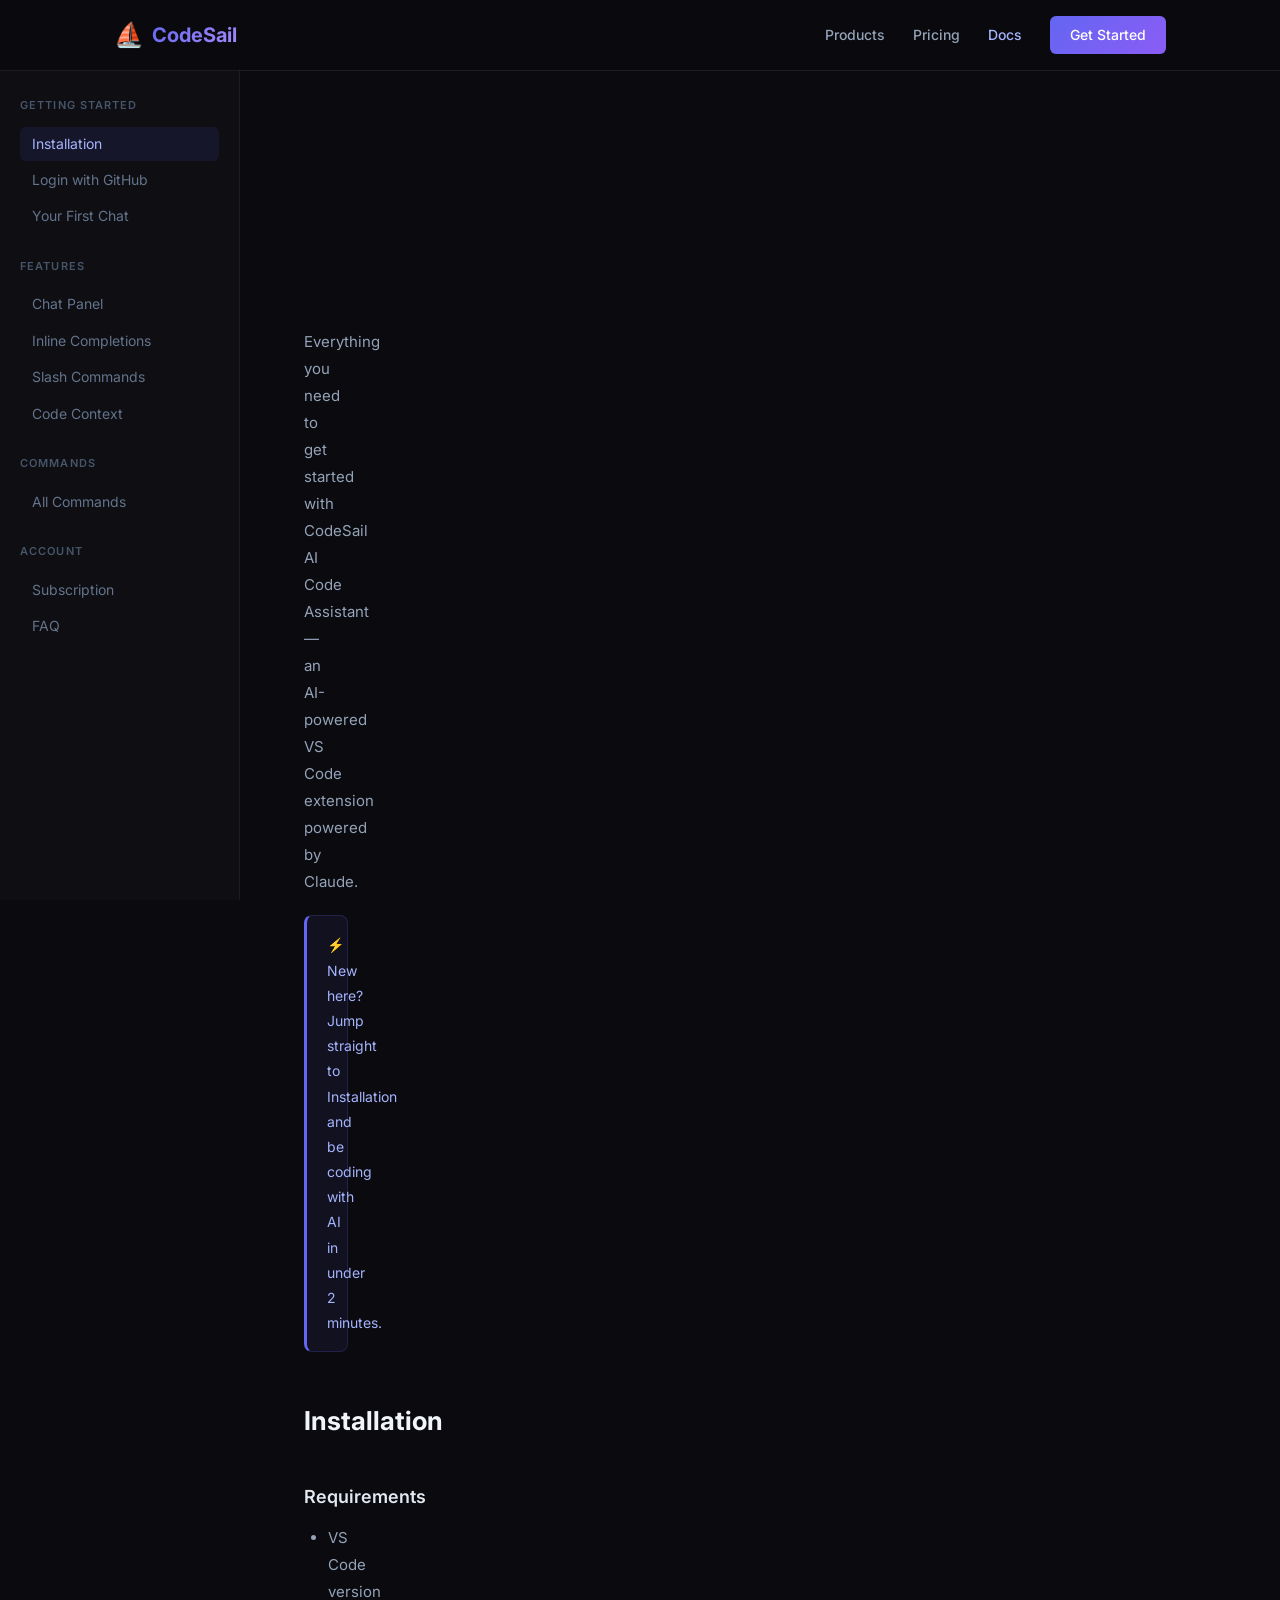
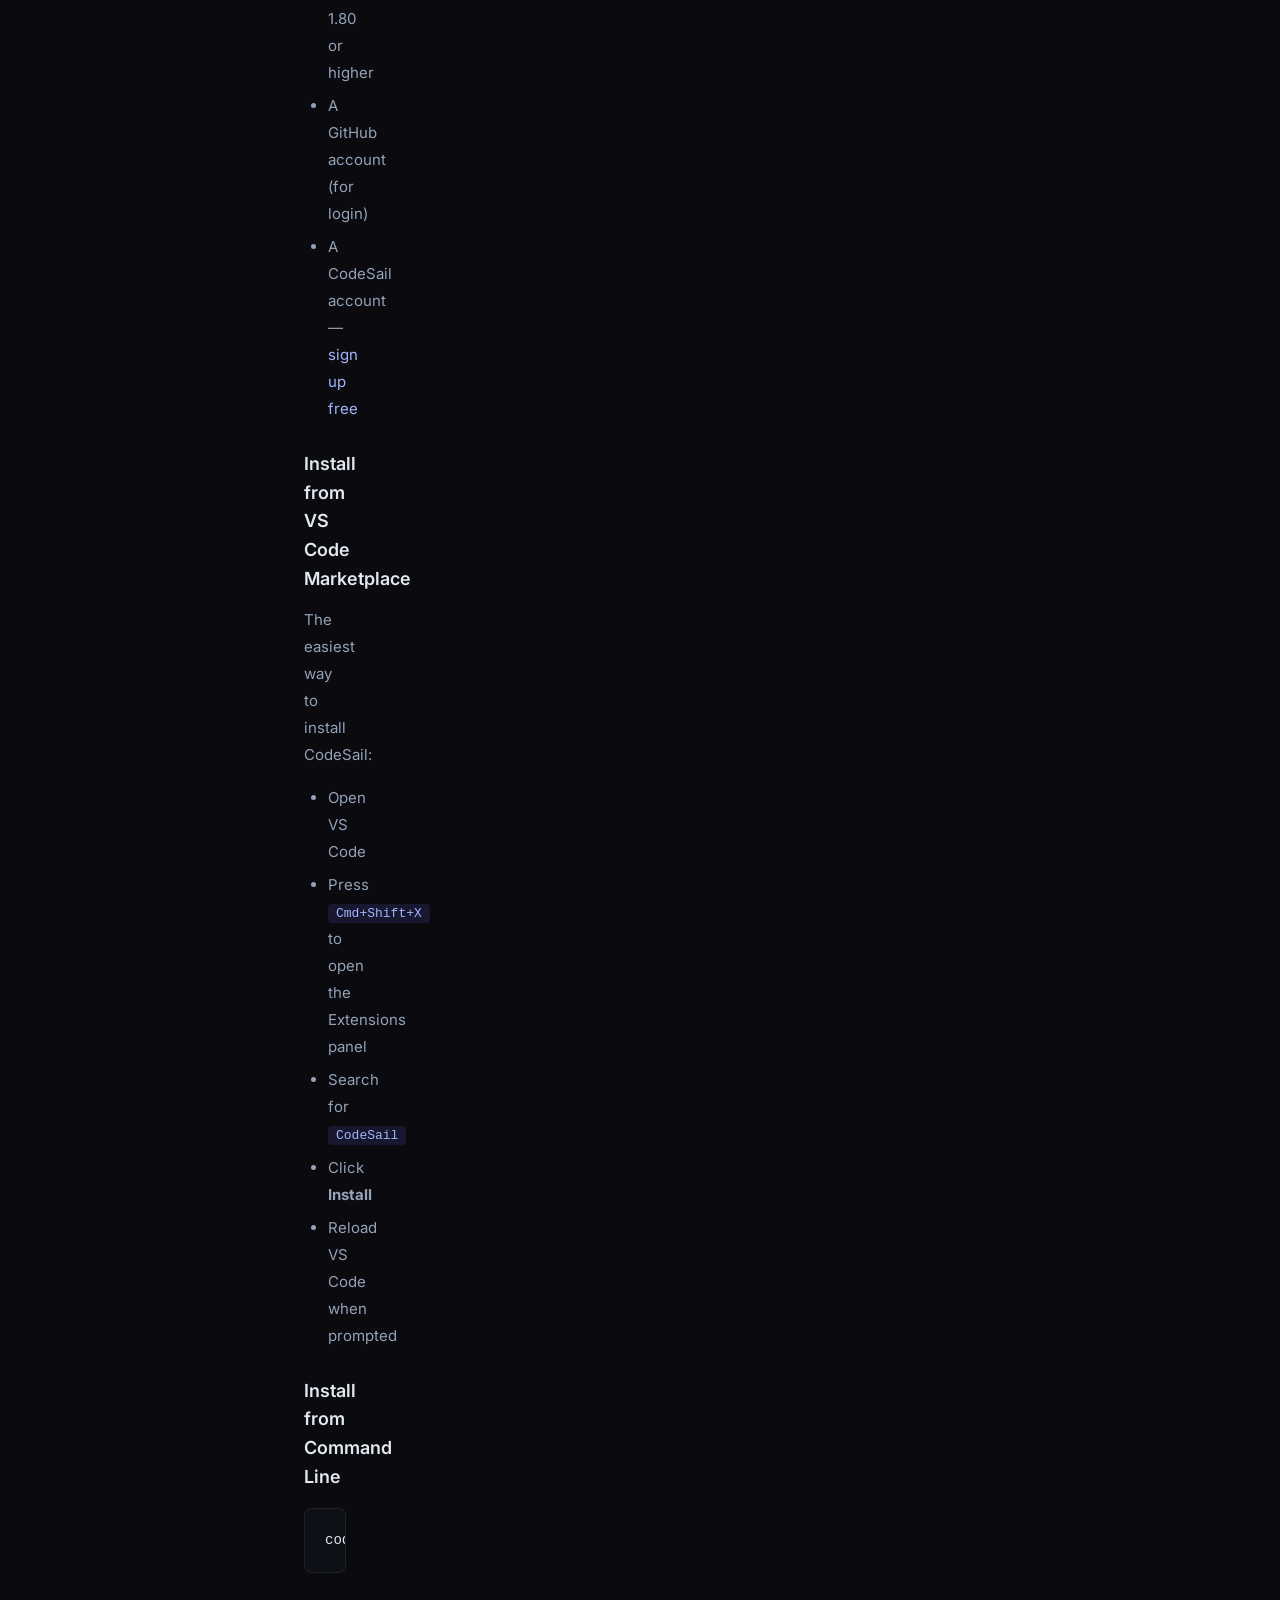
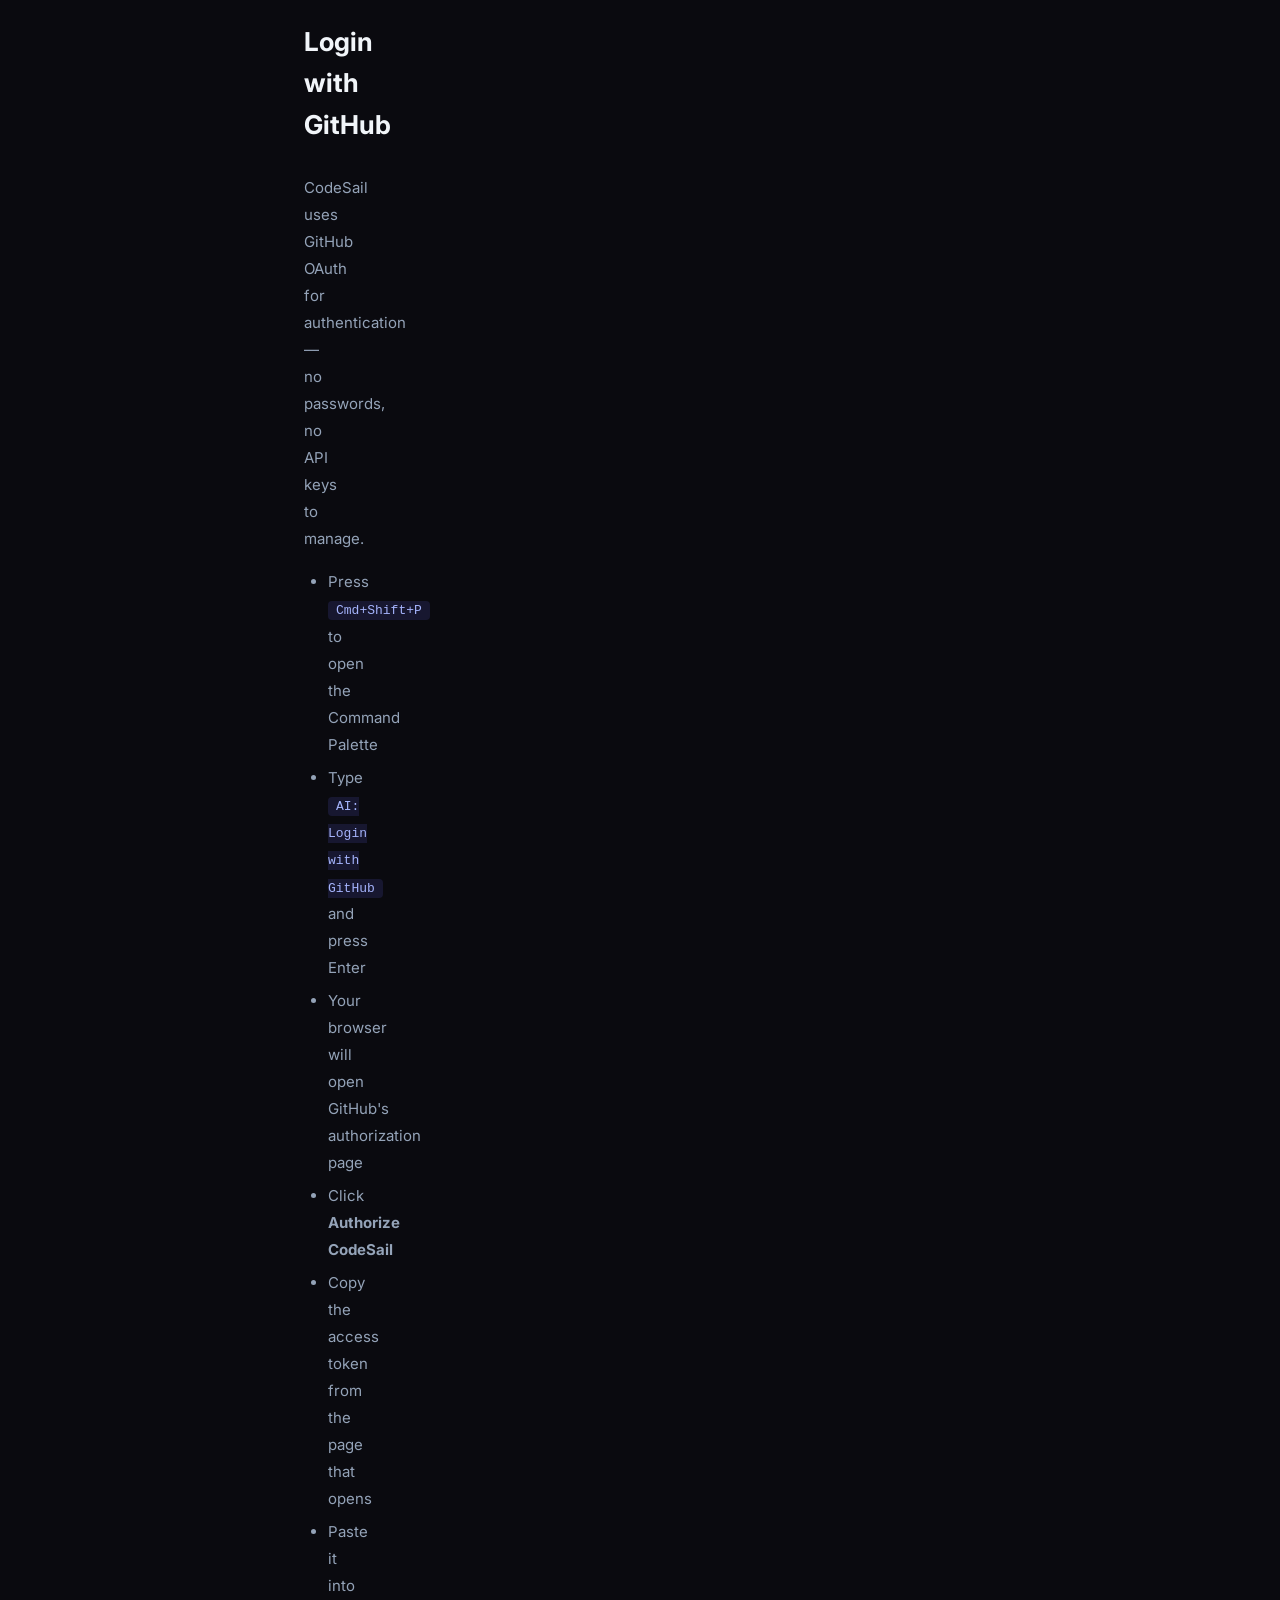
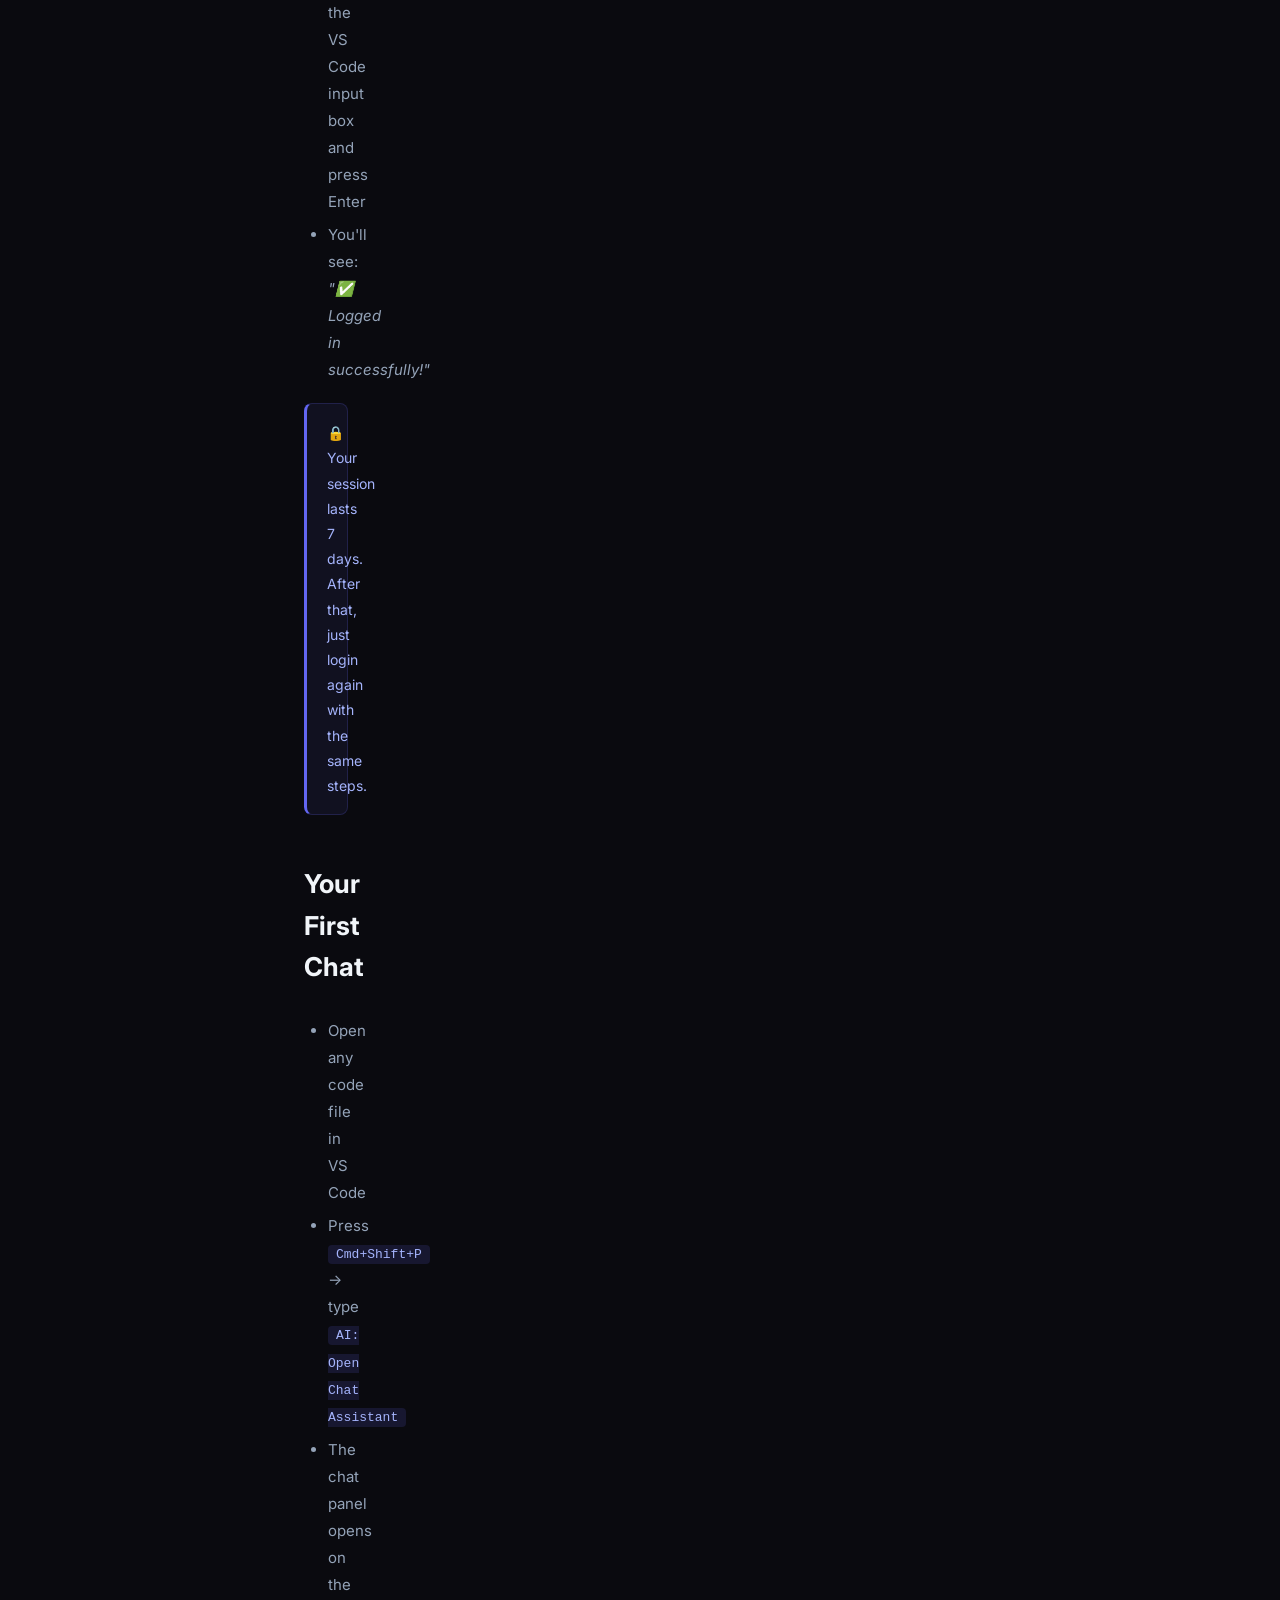
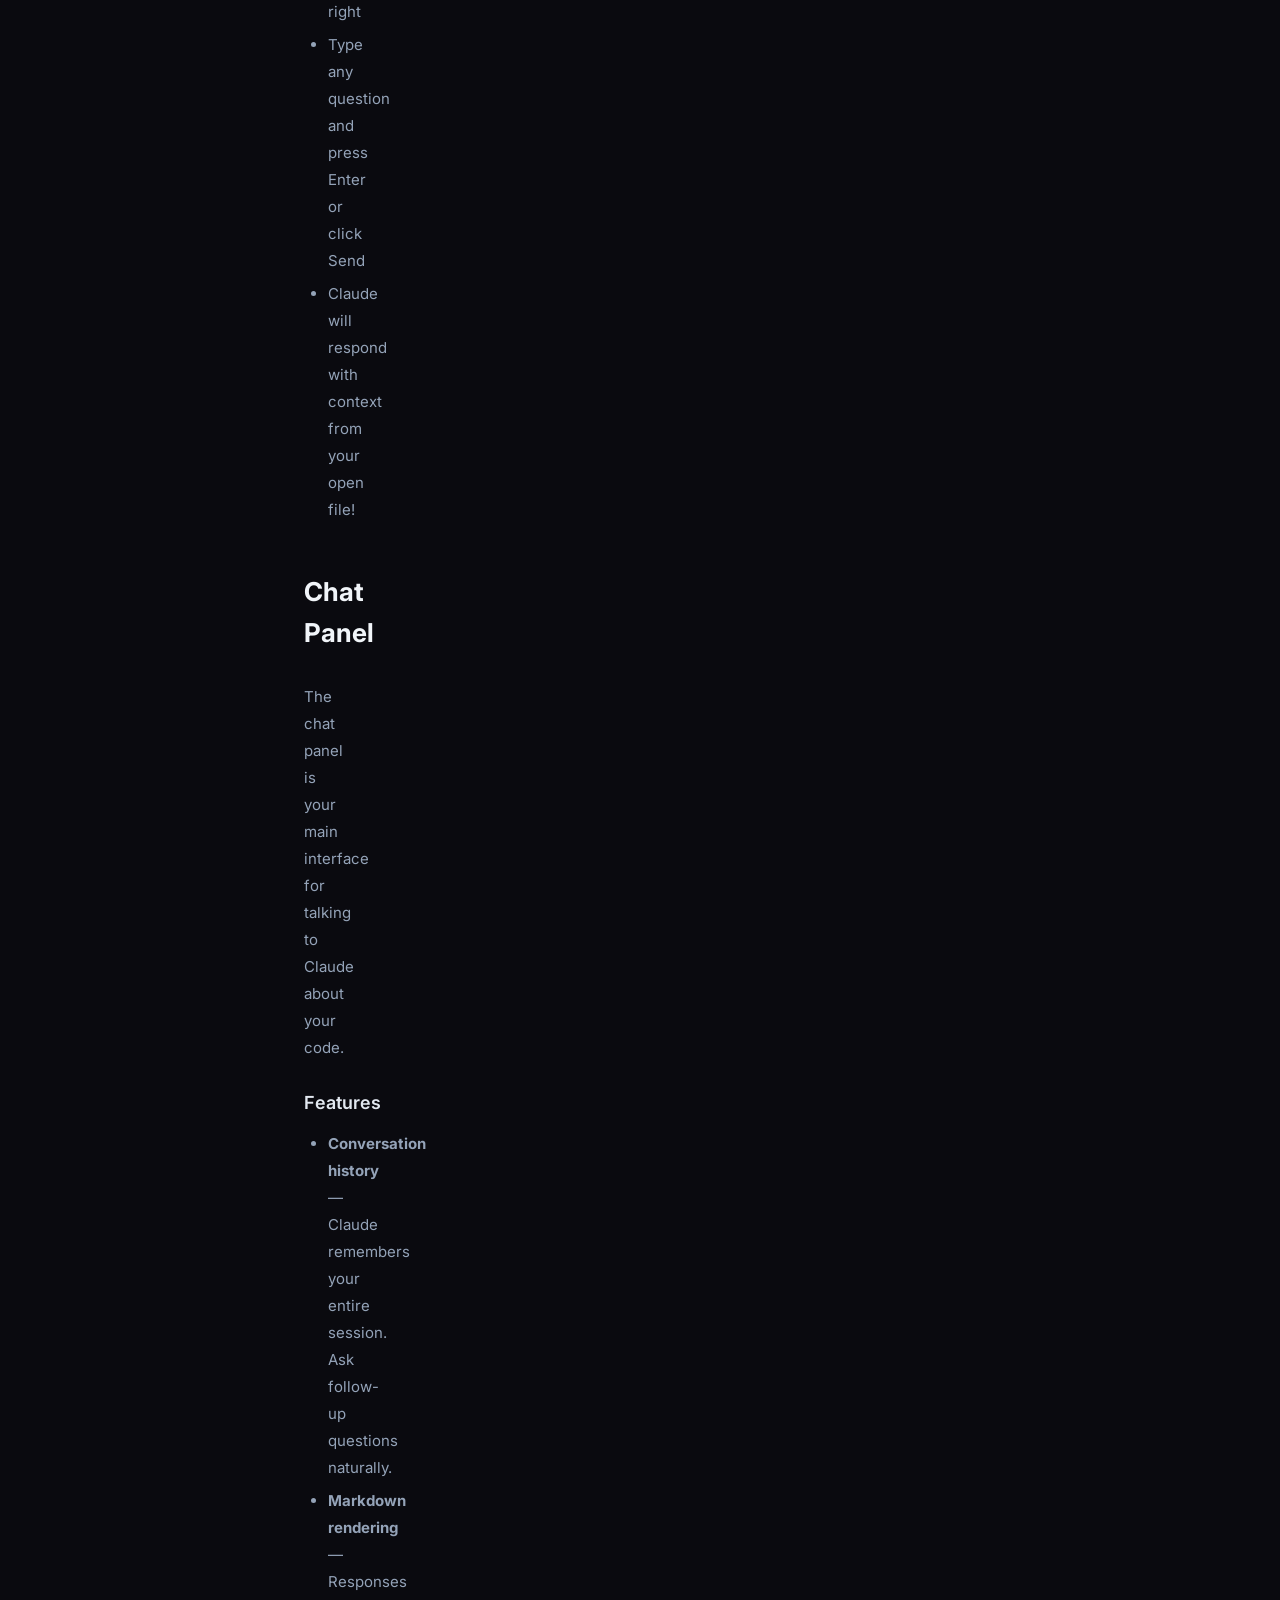
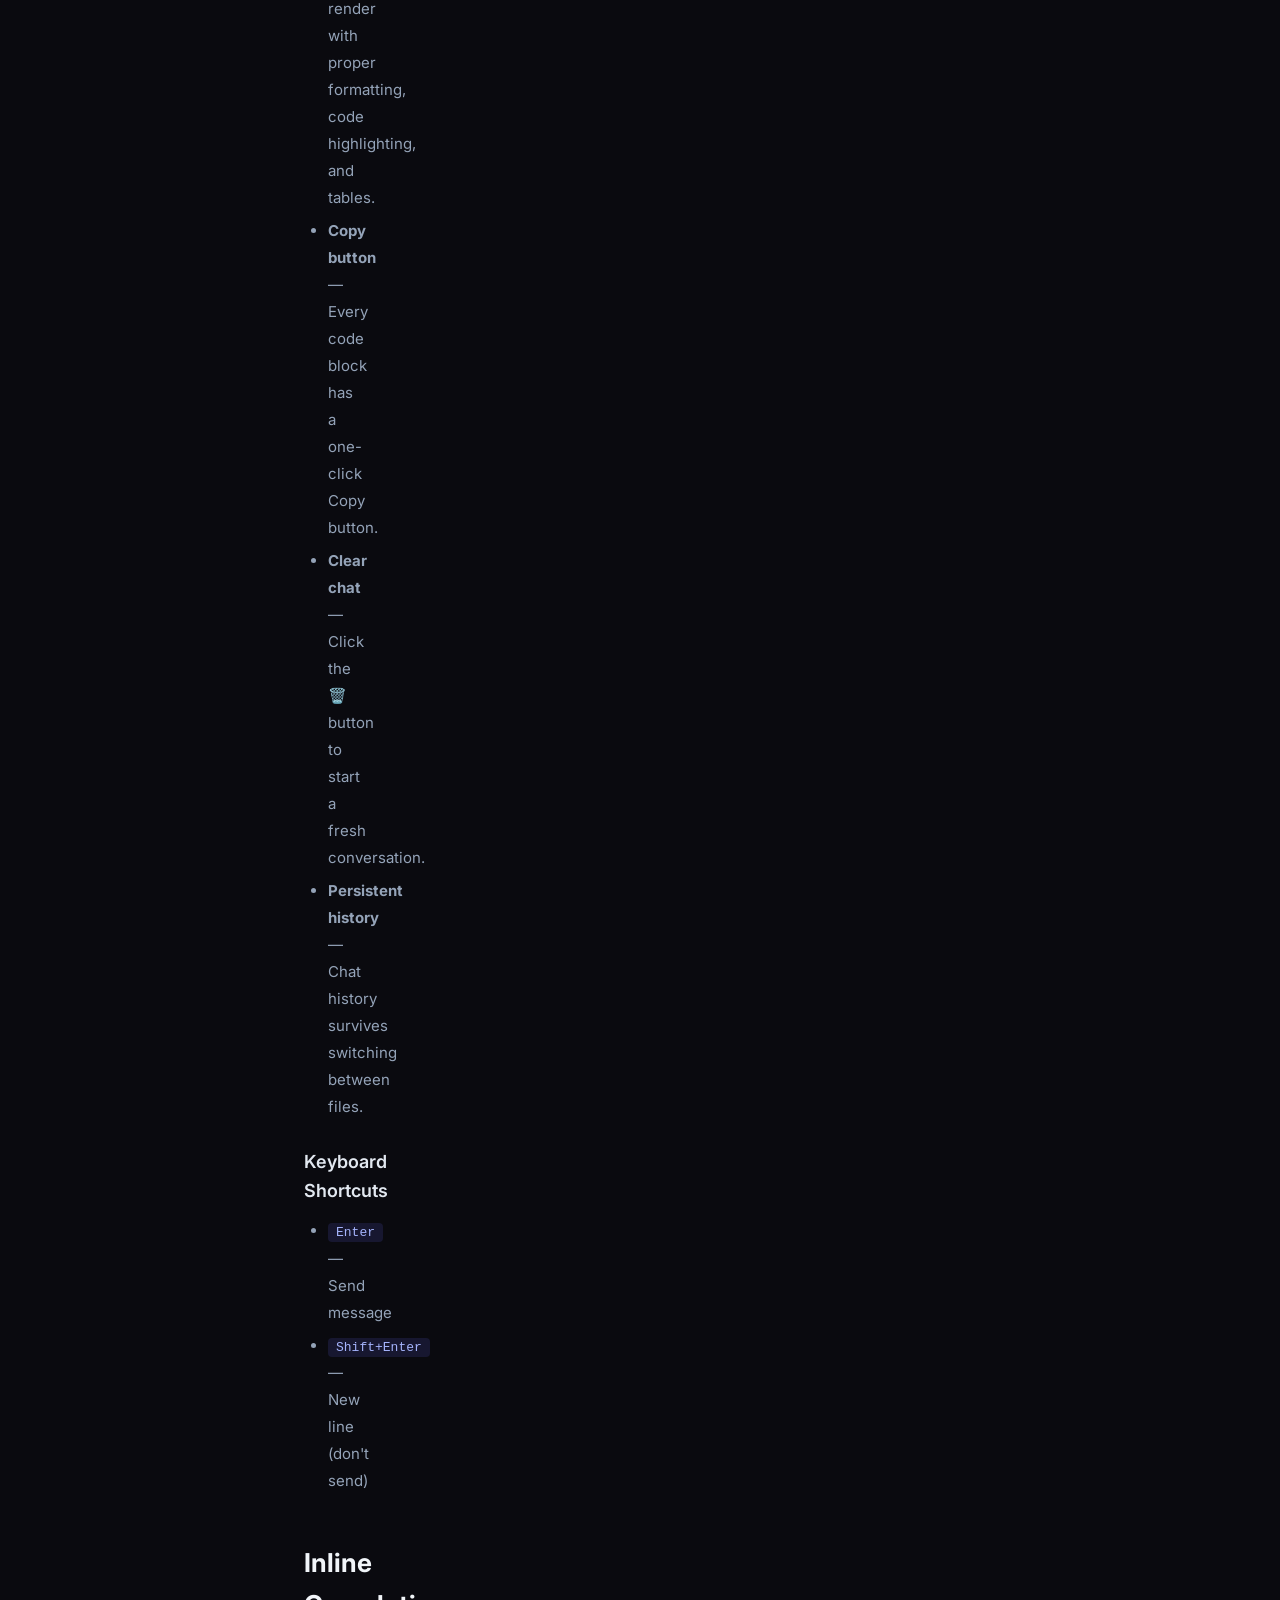
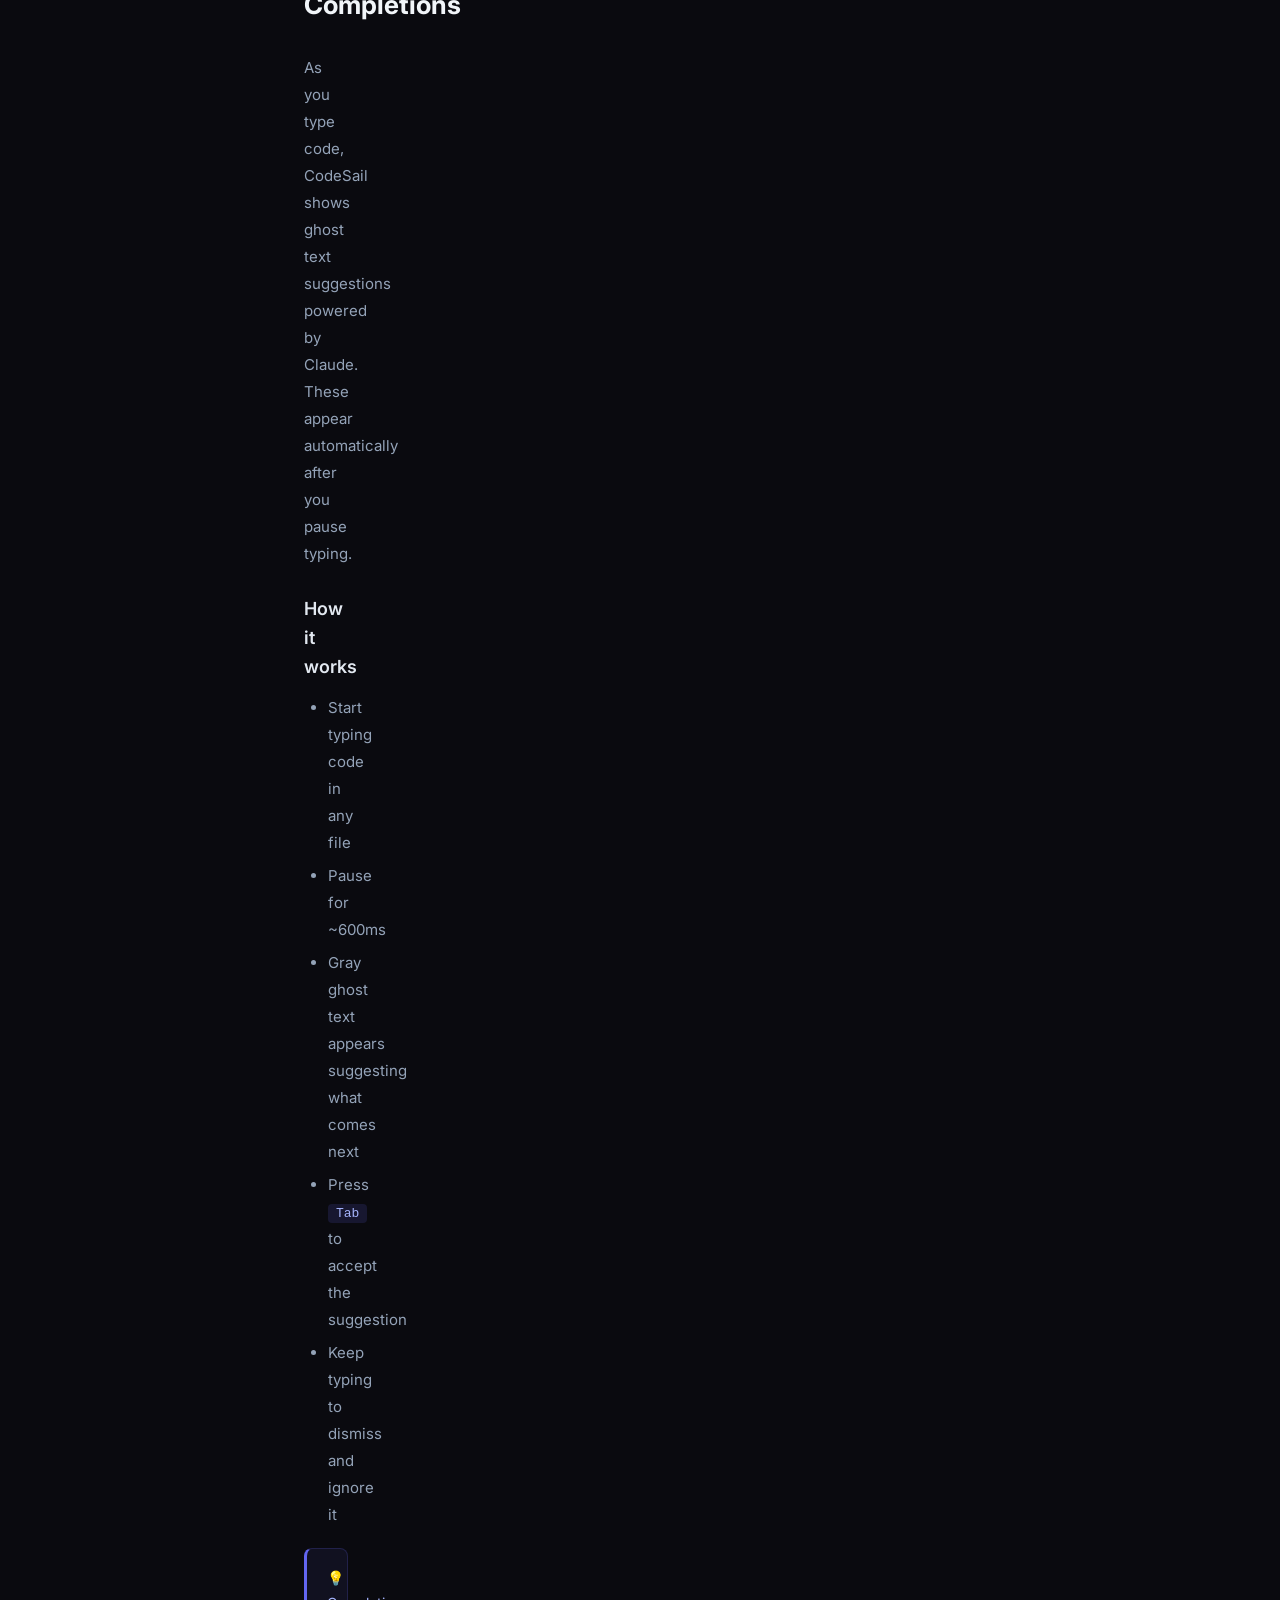
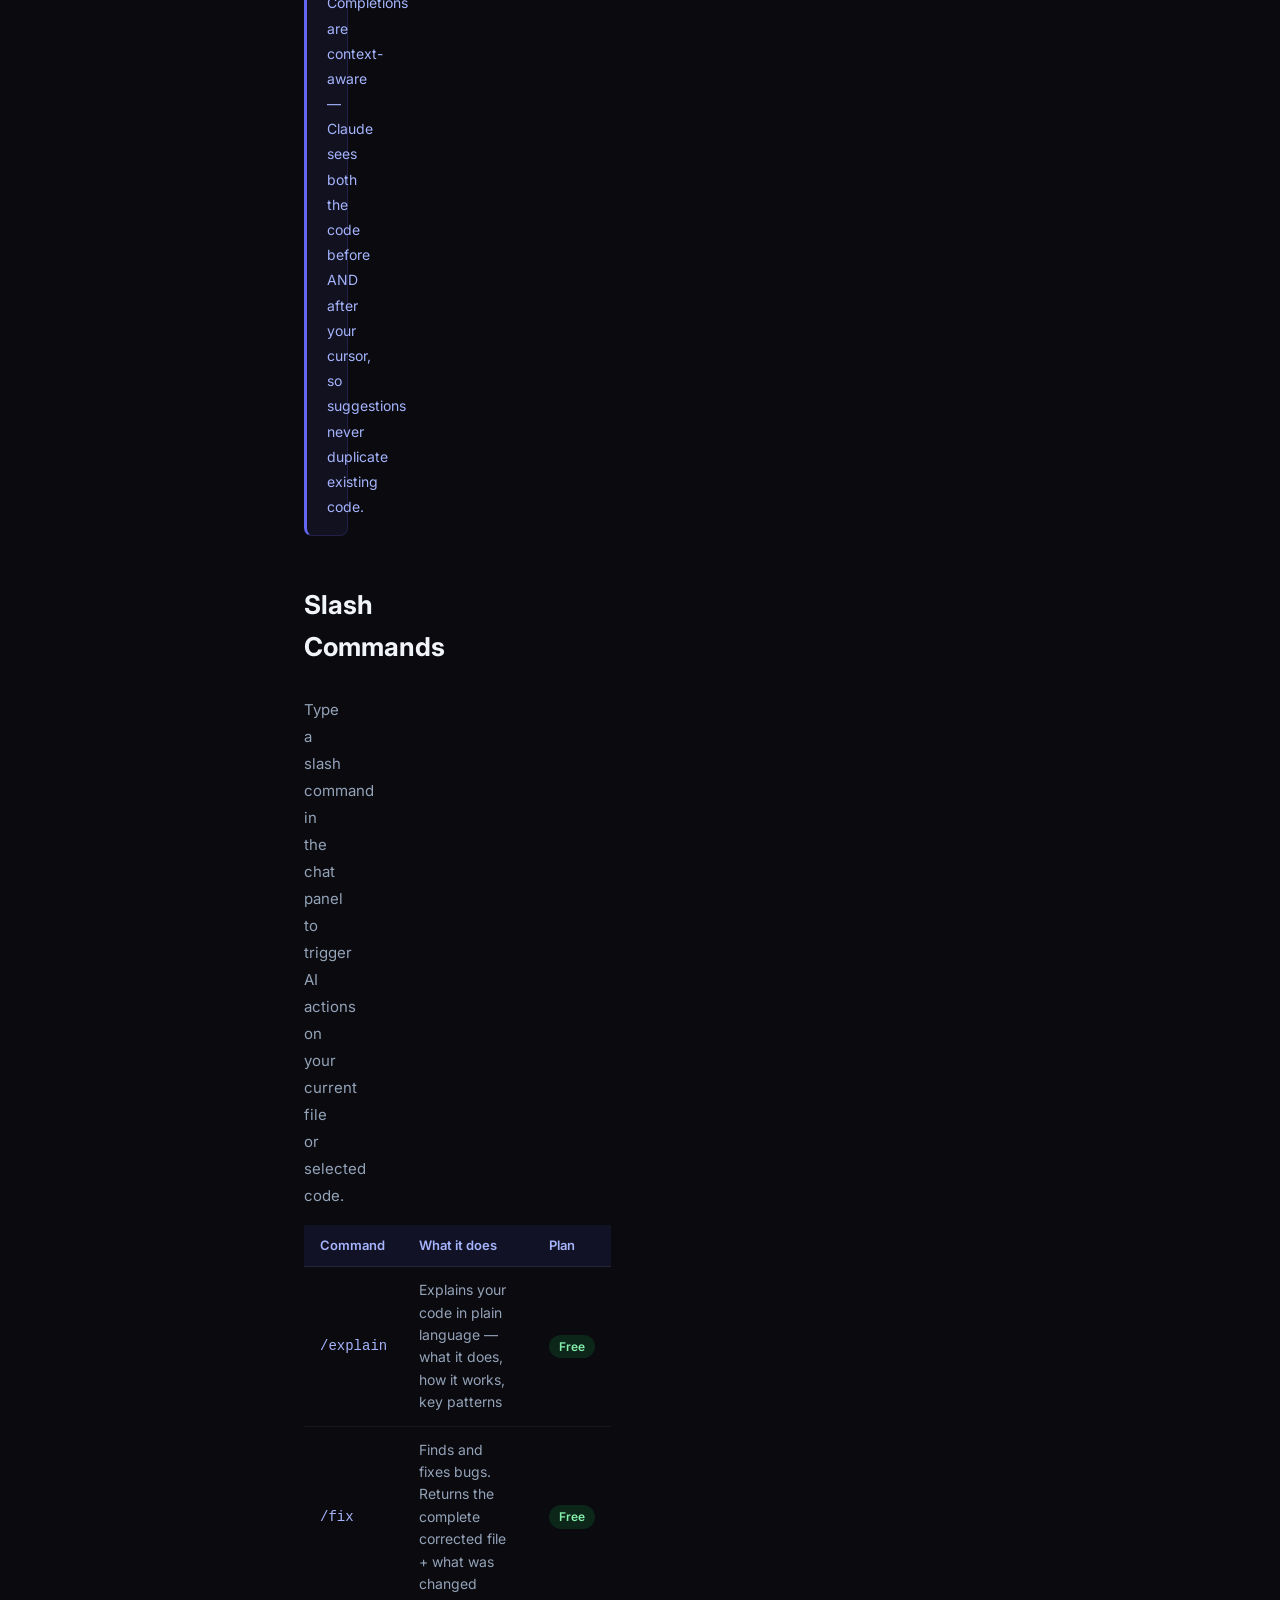
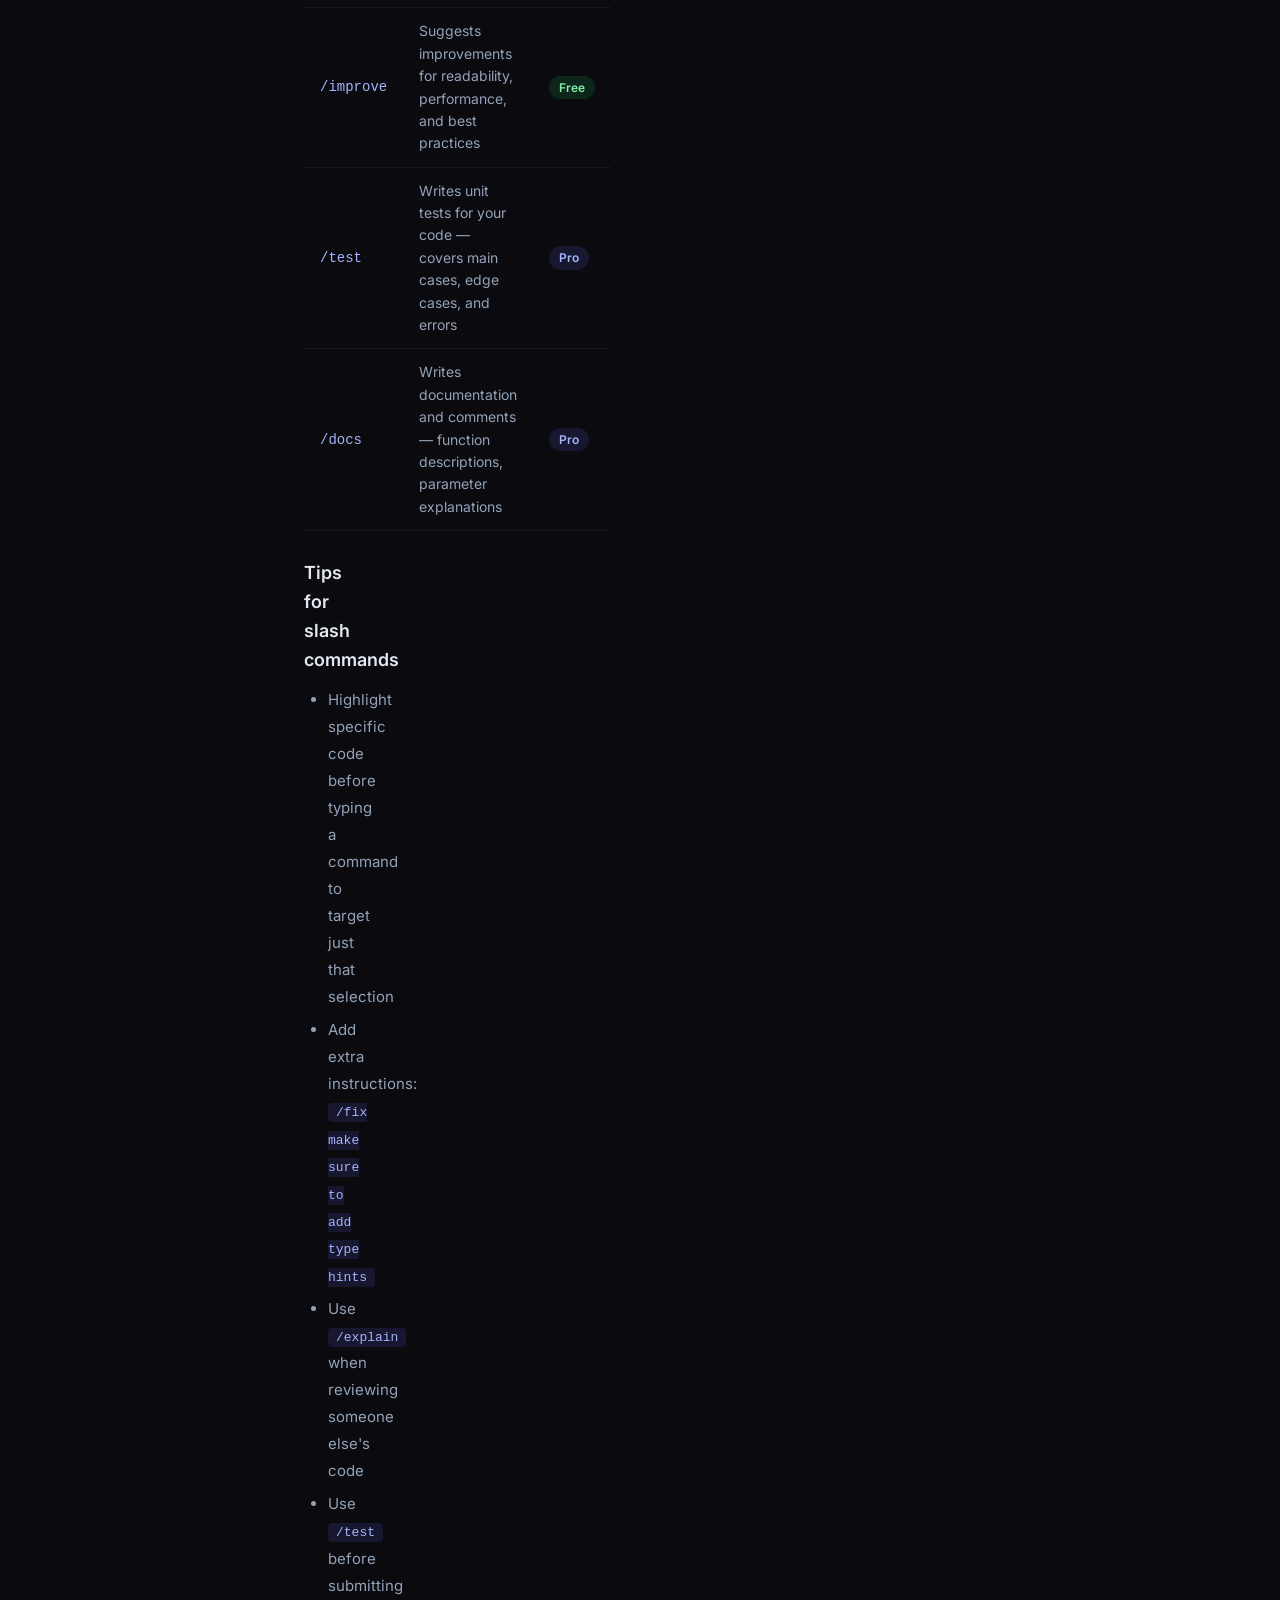
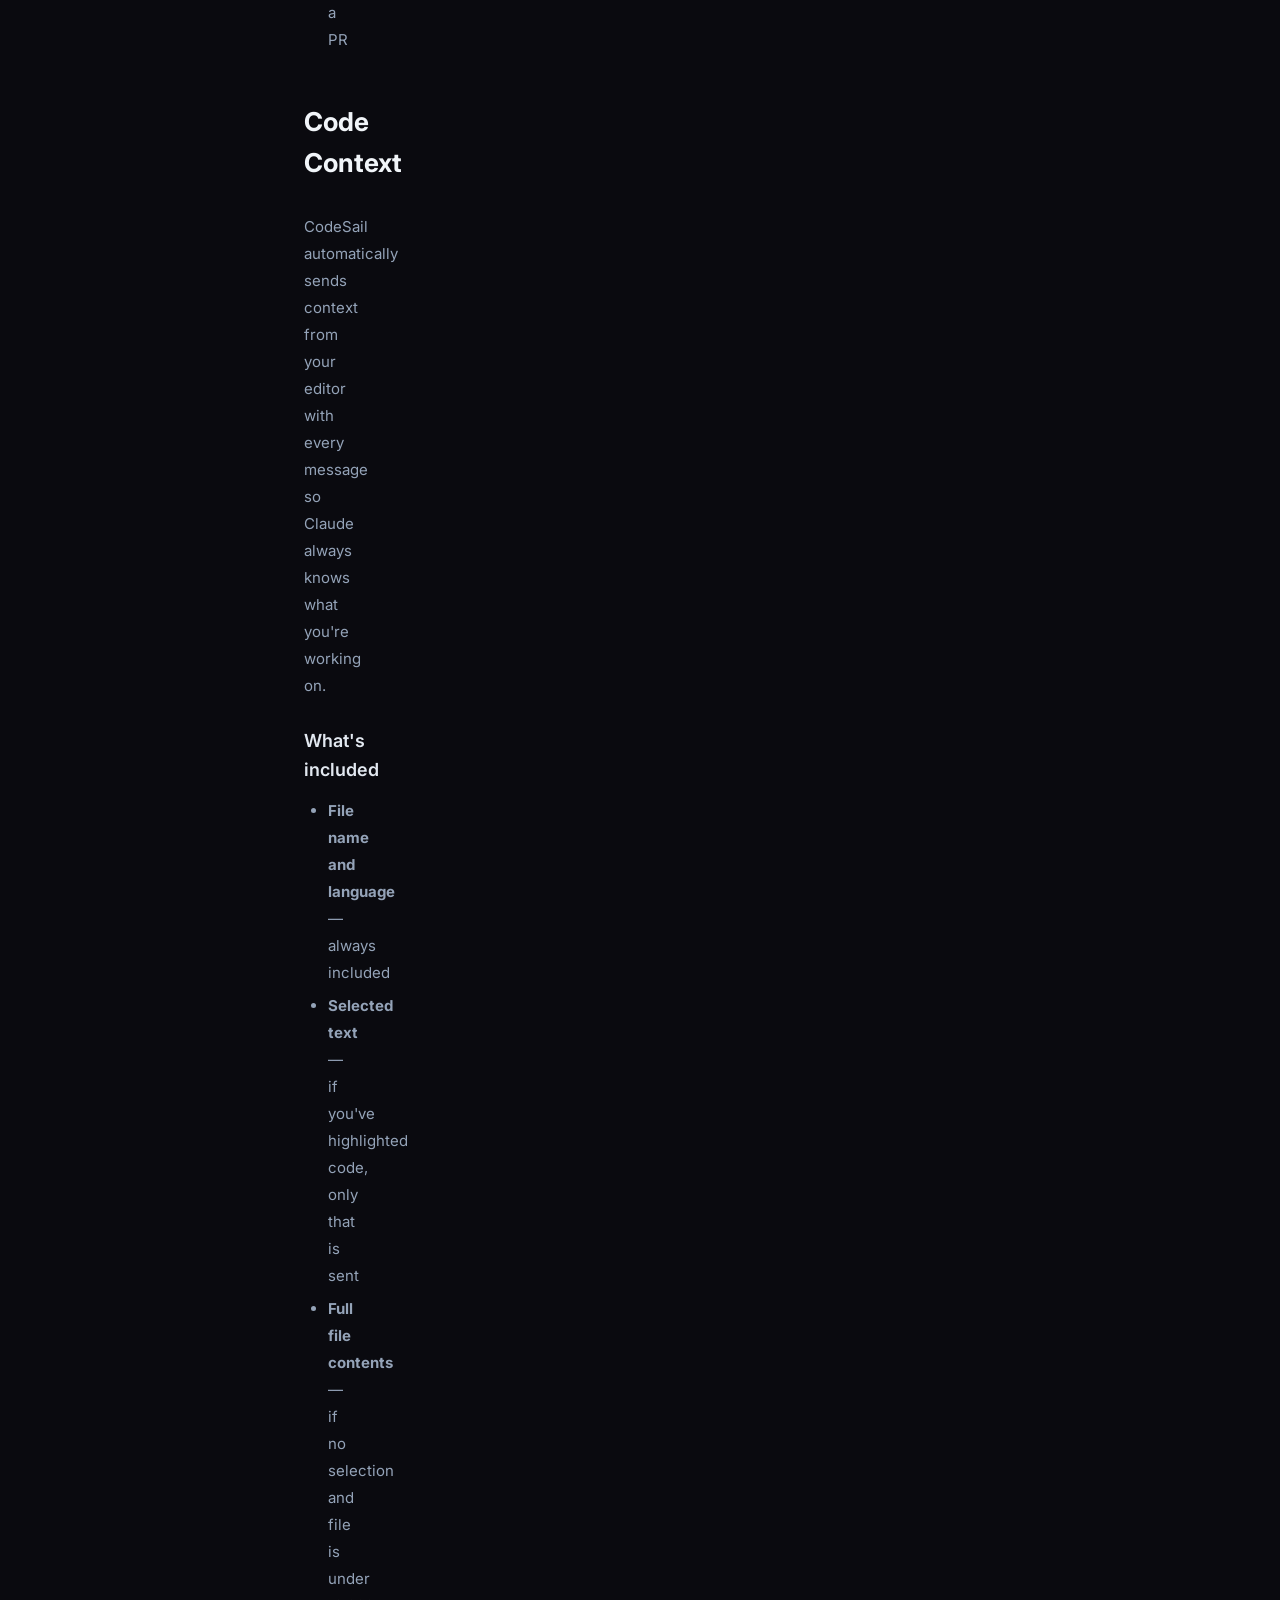
==== docs.html @ 5474a38d "Initial website: home, pricing, success, docs pages" ====
<!DOCTYPE html>
<html lang="en">
<head>
    <meta charset="UTF-8">
    <meta name="viewport" content="width=device-width, initial-scale=1.0">
    <title>Documentation — CodeSail</title>
    <link rel="stylesheet" href="styles.css">
    <link href="https://fonts.googleapis.com/css2?family=Inter:wght@400;500;600;700;800&display=swap" rel="stylesheet">
    <style>
        .docs-layout {
            display: grid;
            grid-template-columns: 240px 1fr;
            gap: 0;
            min-height: 100vh;
            padding-top: 65px;
        }
        .docs-sidebar {
            position: fixed;
            top: 65px;
            left: 0;
            width: 240px;
            height: calc(100vh - 65px);
            overflow-y: auto;
            background: rgba(255,255,255,0.02);
            border-right: 1px solid rgba(255,255,255,0.06);
            padding: 32px 20px;
        }
        .docs-sidebar h4 {
            font-size: 11px;
            font-weight: 600;
            color: #475569;
            text-transform: uppercase;
            letter-spacing: 0.1em;
            margin-bottom: 12px;
            margin-top: 24px;
        }
        .docs-sidebar h4:first-child { margin-top: 0; }
        .docs-sidebar a {
            display: block;
            color: #64748b;
            font-size: 14px;
            padding: 6px 12px;
            border-radius: 6px;
            margin-bottom: 2px;
            transition: all 0.2s;
        }
        .docs-sidebar a:hover, .docs-sidebar a.active {
            color: #a5b4fc;
            background: rgba(99,102,241,0.1);
        }
        .docs-content {
            margin-left: 240px;
            padding: 48px 64px;
            max-width: 860px;
        }
        .docs-content h1 {
            font-size: 40px;
            font-weight: 800;
            margin-bottom: 16px;
            background: linear-gradient(135deg, #ffffff, #a5b4fc);
            -webkit-background-clip: text;
            -webkit-text-fill-color: transparent;
        }
        .docs-content h2 {
            font-size: 26px;
            font-weight: 700;
            color: #f1f5f9;
            margin: 48px 0 16px;
            padding-bottom: 12px;
            border-bottom: 1px solid rgba(255,255,255,0.08);
        }
        .docs-content h3 {
            font-size: 18px;
            font-weight: 600;
            color: #e2e8f0;
            margin: 28px 0 12px;
        }
        .docs-content p {
            color: #94a3b8;
            font-size: 15px;
            line-height: 1.8;
            margin-bottom: 16px;
        }
        .docs-content ul {
            color: #94a3b8;
            font-size: 15px;
            line-height: 1.8;
            margin-bottom: 16px;
            padding-left: 24px;
        }
        .docs-content li { margin-bottom: 6px; }
        .docs-content code {
            background: rgba(99,102,241,0.15);
            color: #a5b4fc;
            padding: 2px 8px;
            border-radius: 4px;
            font-size: 13px;
            font-family: 'Courier New', monospace;
        }
        .docs-content pre {
            background: #0d1117;
            border: 1px solid rgba(255,255,255,0.08);
            border-radius: 8px;
            padding: 20px;
            overflow-x: auto;
            margin: 16px 0 24px;
        }
        .docs-content pre code {
            background: none;
            color: #e2e8f0;
            padding: 0;
            font-size: 14px;
            line-height: 1.6;
        }
        .callout {
            background: rgba(99,102,241,0.08);
            border: 1px solid rgba(99,102,241,0.2);
            border-left: 3px solid #6366f1;
            border-radius: 8px;
            padding: 16px 20px;
            margin: 20px 0;
        }
        .callout p { color: #a5b4fc; margin: 0; font-size: 14px; }
        .command-table {
            width: 100%;
            border-collapse: collapse;
            margin: 16px 0 24px;
        }
        .command-table th {
            background: rgba(99,102,241,0.1);
            color: #a5b4fc;
            font-size: 13px;
            font-weight: 600;
            padding: 10px 16px;
            text-align: left;
            border-bottom: 1px solid rgba(255,255,255,0.08);
        }
        .command-table td {
            color: #94a3b8;
            font-size: 14px;
            padding: 12px 16px;
            border-bottom: 1px solid rgba(255,255,255,0.05);
        }
        .command-table td:first-child { color: #a5b4fc; font-family: monospace; }
        .badge {
            display: inline-block;
            padding: 2px 10px;
            border-radius: 100px;
            font-size: 12px;
            font-weight: 600;
        }
        .badge.free { background: rgba(34,197,94,0.15); color: #86efac; }
        .badge.pro { background: rgba(99,102,241,0.15); color: #a5b4fc; }
    </style>
</head>
<body>

    <nav class="navbar">
        <div class="container">
            <div class="nav-brand">
                <a href="index.html" style="display:flex;align-items:center;gap:8px;">
                    <span class="logo">⛵</span>
                    <span class="brand-name">CodeSail</span>
                </a>
            </div>
            <div class="nav-links">
                <a href="index.html#products">Products</a>
                <a href="pricing.html">Pricing</a>
                <a href="docs.html" style="color:#a5b4fc;">Docs</a>
                <a href="pricing.html" class="btn-nav">Get Started</a>
            </div>
        </div>
    </nav>

    <div class="docs-layout">

        <!-- Sidebar -->
        <div class="docs-sidebar">
            <h4>Getting Started</h4>
            <a href="#installation" class="active">Installation</a>
            <a href="#login">Login with GitHub</a>
            <a href="#first-chat">Your First Chat</a>

            <h4>Features</h4>
            <a href="#chat-panel">Chat Panel</a>
            <a href="#completions">Inline Completions</a>
            <a href="#slash-commands">Slash Commands</a>
            <a href="#context">Code Context</a>

            <h4>Commands</h4>
            <a href="#all-commands">All Commands</a>

            <h4>Account</h4>
            <a href="#subscription">Subscription</a>
            <a href="#faq">FAQ</a>
        </div>

        <!-- Content -->
        <div class="docs-content">

            <h1>CodeSail Documentation</h1>
            <p>Everything you need to get started with CodeSail AI Code Assistant — an AI-powered VS Code extension powered by Claude.</p>

            <div class="callout">
                <p>⚡ New here? Jump straight to <a href="#installation">Installation</a> and be coding with AI in under 2 minutes.</p>
            </div>

            <!-- Installation -->
            <h2 id="installation">Installation</h2>
            <h3>Requirements</h3>
            <ul>
                <li>VS Code version 1.80 or higher</li>
                <li>A GitHub account (for login)</li>
                <li>A CodeSail account — <a href="pricing.html" style="color:#a5b4fc;">sign up free</a></li>
            </ul>

            <h3>Install from VS Code Marketplace</h3>
            <p>The easiest way to install CodeSail:</p>
            <ul>
                <li>Open VS Code</li>
                <li>Press <code>Cmd+Shift+X</code> to open the Extensions panel</li>
                <li>Search for <code>CodeSail</code></li>
                <li>Click <strong>Install</strong></li>
                <li>Reload VS Code when prompted</li>
            </ul>

            <h3>Install from Command Line</h3>
            <pre><code>code --install-extension sailendrags-a11y.codesail</code></pre>

            <!-- Login -->
            <h2 id="login">Login with GitHub</h2>
            <p>CodeSail uses GitHub OAuth for authentication — no passwords, no API keys to manage.</p>

            <ul>
                <li>Press <code>Cmd+Shift+P</code> to open the Command Palette</li>
                <li>Type <code>AI: Login with GitHub</code> and press Enter</li>
                <li>Your browser will open GitHub's authorization page</li>
                <li>Click <strong>Authorize CodeSail</strong></li>
                <li>Copy the access token from the page that opens</li>
                <li>Paste it into the VS Code input box and press Enter</li>
                <li>You'll see: <em>"✅ Logged in successfully!"</em></li>
            </ul>

            <div class="callout">
                <p>🔒 Your session lasts 7 days. After that, just login again with the same steps.</p>
            </div>

            <!-- First Chat -->
            <h2 id="first-chat">Your First Chat</h2>
            <ul>
                <li>Open any code file in VS Code</li>
                <li>Press <code>Cmd+Shift+P</code> → type <code>AI: Open Chat Assistant</code></li>
                <li>The chat panel opens on the right</li>
                <li>Type any question and press Enter or click Send</li>
                <li>Claude will respond with context from your open file!</li>
            </ul>

            <!-- Chat Panel -->
            <h2 id="chat-panel">Chat Panel</h2>
            <p>The chat panel is your main interface for talking to Claude about your code.</p>

            <h3>Features</h3>
            <ul>
                <li><strong>Conversation history</strong> — Claude remembers your entire session. Ask follow-up questions naturally.</li>
                <li><strong>Markdown rendering</strong> — Responses render with proper formatting, code highlighting, and tables.</li>
                <li><strong>Copy button</strong> — Every code block has a one-click Copy button.</li>
                <li><strong>Clear chat</strong> — Click the 🗑️ button to start a fresh conversation.</li>
                <li><strong>Persistent history</strong> — Chat history survives switching between files.</li>
            </ul>

            <h3>Keyboard Shortcuts</h3>
            <ul>
                <li><code>Enter</code> — Send message</li>
                <li><code>Shift+Enter</code> — New line (don't send)</li>
            </ul>

            <!-- Completions -->
            <h2 id="completions">Inline Completions</h2>
            <p>As you type code, CodeSail shows ghost text suggestions powered by Claude. These appear automatically after you pause typing.</p>

            <h3>How it works</h3>
            <ul>
                <li>Start typing code in any file</li>
                <li>Pause for ~600ms</li>
                <li>Gray ghost text appears suggesting what comes next</li>
                <li>Press <code>Tab</code> to accept the suggestion</li>
                <li>Keep typing to dismiss and ignore it</li>
            </ul>

            <div class="callout">
                <p>💡 Completions are context-aware — Claude sees both the code before AND after your cursor, so suggestions never duplicate existing code.</p>
            </div>

            <!-- Slash Commands -->
            <h2 id="slash-commands">Slash Commands</h2>
            <p>Type a slash command in the chat panel to trigger AI actions on your current file or selected code.</p>

            <table class="command-table">
                <tr>
                    <th>Command</th>
                    <th>What it does</th>
                    <th>Plan</th>
                </tr>
                <tr>
                    <td>/explain</td>
                    <td>Explains your code in plain language — what it does, how it works, key patterns</td>
                    <td><span class="badge free">Free</span></td>
                </tr>
                <tr>
                    <td>/fix</td>
                    <td>Finds and fixes bugs. Returns the complete corrected file + what was changed</td>
                    <td><span class="badge free">Free</span></td>
                </tr>
                <tr>
                    <td>/improve</td>
                    <td>Suggests improvements for readability, performance, and best practices</td>
                    <td><span class="badge free">Free</span></td>
                </tr>
                <tr>
                    <td>/test</td>
                    <td>Writes unit tests for your code — covers main cases, edge cases, and errors</td>
                    <td><span class="badge pro">Pro</span></td>
                </tr>
                <tr>
                    <td>/docs</td>
                    <td>Writes documentation and comments — function descriptions, parameter explanations</td>
                    <td><span class="badge pro">Pro</span></td>
                </tr>
            </table>

            <h3>Tips for slash commands</h3>
            <ul>
                <li>Highlight specific code before typing a command to target just that selection</li>
                <li>Add extra instructions: <code>/fix make sure to add type hints</code></li>
                <li>Use <code>/explain</code> when reviewing someone else's code</li>
                <li>Use <code>/test</code> before submitting a PR</li>
            </ul>

            <!-- Context -->
            <h2 id="context">Code Context</h2>
            <p>CodeSail automatically sends context from your editor with every message so Claude always knows what you're working on.</p>

            <h3>What's included</h3>
            <ul>
                <li><strong>File name and language</strong> — always included</li>
                <li><strong>Selected text</strong> — if you've highlighted code, only that is sent</li>
                <li><strong>Full file contents</strong> — if no selection and file is under 10,000 characters</li>
                <li><strong>First 5,000 characters</strong> — for larger files</li>
            </ul>

            <div class="callout">
                <p>💡 Pro tip: Highlight just the function or block you want to discuss before typing your message — this gives Claude the most focused context.</p>
            </div>

            <!-- All Commands -->
            <h2 id="all-commands">All VS Code Commands</h2>
            <p>Access all CodeSail commands via <code>Cmd+Shift+P</code>:</p>

            <table class="command-table">
                <tr>
                    <th>Command</th>
                    <th>Description</th>
                </tr>
                <tr>
                    <td>AI: Open Chat Assistant</td>
                    <td>Opens the chat panel</td>
                </tr>
                <tr>
                    <td>AI: Login with GitHub</td>
                    <td>Authenticates with your GitHub account</td>
                </tr>
                <tr>
                    <td>AI: Logout</td>
                    <td>Signs you out and clears your session</td>
                </tr>
                <tr>
                    <td>AI: Check Login Status</td>
                    <td>Shows your current login status and plan</td>
                </tr>
                <tr>
                    <td>Set Anthropic API Key</td>
                    <td>Alternative: use your own Anthropic key directly</td>
                </tr>
            </table>

            <!-- Subscription -->
            <h2 id="subscription">Subscription</h2>
            <h3>Check your plan</h3>
            <p>Press <code>Cmd+Shift+P</code> → <code>AI: Check Login Status</code> — this shows your current plan (free or pro).</p>

            <h3>Upgrade to Pro</h3>
            <p>Visit <a href="pricing.html" style="color:#a5b4fc;">codesail.in/pricing</a> to upgrade your plan.</p>

            <h3>Cancel subscription</h3>
            <p>Press <code>Cmd+Shift+P</code> → <code>AI: Cancel Subscription</code> — or email us at <a href="mailto:hello@codesail.in" style="color:#a5b4fc;">hello@codesail.in</a>.</p>

            <!-- FAQ -->
            <h2 id="faq">FAQ</h2>

            <h3>Do I need my own Anthropic API key?</h3>
            <p>No — CodeSail handles all API calls. Just login with GitHub and start using it.</p>

            <h3>Is my code stored on your servers?</h3>
            <p>No — we only process your code to generate responses. We don't store your code.</p>

            <h3>What AI model does CodeSail use?</h3>
            <p>Claude Sonnet 4.6 by Anthropic — one of the best models for code understanding.</p>

            <h3>The extension stopped working — what do I do?</h3>
            <ul>
                <li>Check <code>Cmd+Shift+P</code> → <code>AI: Check Login Status</code></li>
                <li>If session expired, login again with <code>AI: Login with GitHub</code></li>
                <li>Check View → Output → "AI Code Assistant" for error logs</li>
                <li>Email <a href="mailto:hello@codesail.in" style="color:#a5b4fc;">hello@codesail.in</a> with the log output</li>
            </ul>

            <h3>How do I report a bug?</h3>
            <p>Open an issue on <a href="https://github.com/sailendrags-a11y/ai-code-assistant/issues" style="color:#a5b4fc;">GitHub</a> or email <a href="mailto:hello@codesail.in" style="color:#a5b4fc;">hello@codesail.in</a>.</p>

        </div>
    </div>

</body>
</html>
---- styles.css ----
/* ── Reset & Base ─────────────────────────────────────────────────────────── */
* { margin: 0; padding: 0; box-sizing: border-box; }

body {
    font-family: 'Inter', sans-serif;
    background: #0a0a0f;
    color: #e2e8f0;
    line-height: 1.6;
}

.container {
    max-width: 1100px;
    margin: 0 auto;
    padding: 0 24px;
}

a { text-decoration: none; color: inherit; }

/* ── Buttons ──────────────────────────────────────────────────────────────── */
.btn-primary {
    display: inline-block;
    background: linear-gradient(135deg, #6366f1, #8b5cf6);
    color: white;
    padding: 14px 28px;
    border-radius: 8px;
    font-weight: 600;
    font-size: 15px;
    transition: all 0.2s;
    border: none;
    cursor: pointer;
}
.btn-primary:hover {
    transform: translateY(-2px);
    box-shadow: 0 8px 25px rgba(99, 102, 241, 0.4);
}

.btn-secondary {
    display: inline-block;
    background: transparent;
    color: #a5b4fc;
    padding: 14px 28px;
    border-radius: 8px;
    font-weight: 600;
    font-size: 15px;
    border: 1px solid #3730a3;
    transition: all 0.2s;
    cursor: pointer;
}
.btn-secondary:hover {
    background: rgba(99, 102, 241, 0.1);
    border-color: #6366f1;
}

.btn-secondary-light {
    display: inline-block;
    background: transparent;
    color: white;
    padding: 14px 28px;
    border-radius: 8px;
    font-weight: 600;
    font-size: 15px;
    border: 1px solid rgba(255,255,255,0.3);
    transition: all 0.2s;
}
.btn-secondary-light:hover { background: rgba(255,255,255,0.1); }

.btn-nav {
    background: linear-gradient(135deg, #6366f1, #8b5cf6);
    color: white !important;
    padding: 8px 20px;
    border-radius: 6px;
    font-weight: 600;
    font-size: 14px;
    transition: all 0.2s;
}
.btn-nav:hover { opacity: 0.9; }

/* ── Navbar ───────────────────────────────────────────────────────────────── */
.navbar {
    position: sticky;
    top: 0;
    z-index: 100;
    background: rgba(10, 10, 15, 0.9);
    backdrop-filter: blur(12px);
    border-bottom: 1px solid rgba(255,255,255,0.08);
    padding: 16px 0;
}

.navbar .container {
    display: flex;
    justify-content: space-between;
    align-items: center;
}

.nav-brand {
    display: flex;
    align-items: center;
    gap: 8px;
}

.logo { font-size: 24px; }

.brand-name {
    font-size: 20px;
    font-weight: 700;
    background: linear-gradient(135deg, #6366f1, #a78bfa);
    -webkit-background-clip: text;
    -webkit-text-fill-color: transparent;
}

.nav-links {
    display: flex;
    align-items: center;
    gap: 28px;
}

.nav-links a {
    color: #94a3b8;
    font-size: 14px;
    font-weight: 500;
    transition: color 0.2s;
}
.nav-links a:hover { color: #e2e8f0; }

/* ── Hero ─────────────────────────────────────────────────────────────────── */
.hero {
    padding: 100px 0 80px;
    text-align: center;
    background: radial-gradient(ellipse at 50% 0%, rgba(99, 102, 241, 0.15) 0%, transparent 70%);
}

.hero-badge {
    display: inline-block;
    background: rgba(99, 102, 241, 0.15);
    border: 1px solid rgba(99, 102, 241, 0.3);
    color: #a5b4fc;
    padding: 6px 16px;
    border-radius: 100px;
    font-size: 13px;
    font-weight: 600;
    margin-bottom: 24px;
}

.hero-title {
    font-size: 64px;
    font-weight: 800;
    line-height: 1.1;
    margin-bottom: 24px;
    background: linear-gradient(135deg, #ffffff 0%, #a5b4fc 100%);
    -webkit-background-clip: text;
    -webkit-text-fill-color: transparent;
}

.hero-subtitle {
    font-size: 18px;
    color: #94a3b8;
    max-width: 560px;
    margin: 0 auto 40px;
    line-height: 1.7;
}

.hero-actions {
    display: flex;
    gap: 16px;
    justify-content: center;
    margin-bottom: 60px;
}

.hero-stats {
    display: flex;
    gap: 48px;
    justify-content: center;
    padding-top: 40px;
    border-top: 1px solid rgba(255,255,255,0.08);
}

.stat { text-align: center; }

.stat-number {
    display: block;
    font-size: 24px;
    font-weight: 700;
    color: #a5b4fc;
}

.stat-label {
    font-size: 13px;
    color: #64748b;
}

/* ── Section Headers ──────────────────────────────────────────────────────── */
.section-header {
    text-align: center;
    margin-bottom: 56px;
}

.section-header h2 {
    font-size: 40px;
    font-weight: 700;
    margin-bottom: 12px;
    background: linear-gradient(135deg, #ffffff, #a5b4fc);
    -webkit-background-clip: text;
    -webkit-text-fill-color: transparent;
}

.section-header p {
    color: #64748b;
    font-size: 17px;
}

/* ── Products ─────────────────────────────────────────────────────────────── */
.products { padding: 80px 0; }

.products-grid {
    display: grid;
    grid-template-columns: 1fr 1fr;
    gap: 24px;
}

.product-card {
    background: rgba(255,255,255,0.03);
    border: 1px solid rgba(255,255,255,0.08);
    border-radius: 16px;
    padding: 36px;
    position: relative;
    transition: all 0.3s;
}

.product-card:hover {
    border-color: rgba(99, 102, 241, 0.3);
    background: rgba(99, 102, 241, 0.05);
    transform: translateY(-4px);
}

.product-card.featured {
    border-color: rgba(99, 102, 241, 0.4);
    background: rgba(99, 102, 241, 0.06);
}

.product-card.coming-soon { opacity: 0.8; }

.product-badge {
    display: inline-block;
    background: rgba(34, 197, 94, 0.15);
    color: #86efac;
    border: 1px solid rgba(34, 197, 94, 0.3);
    padding: 4px 12px;
    border-radius: 100px;
    font-size: 12px;
    font-weight: 600;
    margin-bottom: 20px;
}

.product-badge.soon {
    background: rgba(251, 191, 36, 0.15);
    color: #fde68a;
    border-color: rgba(251, 191, 36, 0.3);
}

.product-icon { font-size: 40px; margin-bottom: 16px; }

.product-card h3 {
    font-size: 24px;
    font-weight: 700;
    margin-bottom: 12px;
    color: #f1f5f9;
}

.product-card p {
    color: #94a3b8;
    margin-bottom: 24px;
    line-height: 1.7;
}

.product-features {
    list-style: none;
    margin-bottom: 32px;
}

.product-features li {
    color: #94a3b8;
    font-size: 14px;
    padding: 6px 0;
    border-bottom: 1px solid rgba(255,255,255,0.05);
}

/* ── Features ─────────────────────────────────────────────────────────────── */
.features {
    padding: 80px 0;
    background: rgba(255,255,255,0.01);
    border-top: 1px solid rgba(255,255,255,0.06);
    border-bottom: 1px solid rgba(255,255,255,0.06);
}

.features-grid {
    display: grid;
    grid-template-columns: repeat(3, 1fr);
    gap: 24px;
}

.feature-card {
    background: rgba(255,255,255,0.02);
    border: 1px solid rgba(255,255,255,0.06);
    border-radius: 12px;
    padding: 28px;
    transition: all 0.2s;
}

.feature-card:hover {
    border-color: rgba(99, 102, 241, 0.2);
    background: rgba(99, 102, 241, 0.04);
}

.feature-icon { font-size: 32px; margin-bottom: 16px; }

.feature-card h4 {
    font-size: 16px;
    font-weight: 600;
    margin-bottom: 8px;
    color: #f1f5f9;
}

.feature-card p {
    color: #64748b;
    font-size: 14px;
    line-height: 1.6;
}

/* ── Pricing Preview ──────────────────────────────────────────────────────── */
.pricing-preview { padding: 80px 0; }

.pricing-grid {
    display: grid;
    grid-template-columns: 1fr 1fr;
    gap: 24px;
    max-width: 800px;
    margin: 0 auto;
}

.pricing-card {
    background: rgba(255,255,255,0.03);
    border: 1px solid rgba(255,255,255,0.08);
    border-radius: 16px;
    padding: 36px;
    position: relative;
}

.pricing-card.featured {
    border-color: rgba(99, 102, 241, 0.5);
    background: rgba(99, 102, 241, 0.07);
}

.popular-badge {
    position: absolute;
    top: -12px;
    left: 50%;
    transform: translateX(-50%);
    background: linear-gradient(135deg, #6366f1, #8b5cf6);
    color: white;
    padding: 4px 16px;
    border-radius: 100px;
    font-size: 12px;
    font-weight: 600;
    white-space: nowrap;
}

.pricing-card h3 {
    font-size: 20px;
    font-weight: 700;
    margin-bottom: 16px;
    color: #f1f5f9;
}

.price {
    font-size: 48px;
    font-weight: 800;
    color: #a5b4fc;
    margin-bottom: 24px;
}

.price span {
    font-size: 18px;
    font-weight: 400;
    color: #64748b;
}

.pricing-card ul {
    list-style: none;
    margin-bottom: 32px;
}

.pricing-card li {
    color: #94a3b8;
    font-size: 14px;
    padding: 8px 0;
    border-bottom: 1px solid rgba(255,255,255,0.05);
}

/* ── CTA ──────────────────────────────────────────────────────────────────── */
.cta {
    padding: 80px 0;
    text-align: center;
    background: radial-gradient(ellipse at 50% 50%, rgba(99, 102, 241, 0.12) 0%, transparent 70%);
}

.cta h2 {
    font-size: 40px;
    font-weight: 700;
    margin-bottom: 16px;
    color: #f1f5f9;
}

.cta p {
    color: #64748b;
    font-size: 17px;
    margin-bottom: 40px;
}

.cta-actions {
    display: flex;
    gap: 16px;
    justify-content: center;
}

/* ── Footer ───────────────────────────────────────────────────────────────── */
.footer {
    padding: 60px 0 32px;
    border-top: 1px solid rgba(255,255,255,0.08);
}

.footer-grid {
    display: grid;
    grid-template-columns: 2fr 1fr 1fr 1fr;
    gap: 48px;
    margin-bottom: 48px;
}

.footer-brand p {
    color: #64748b;
    font-size: 14px;
    margin-top: 12px;
    max-width: 240px;
}

.footer-links h4 {
    font-size: 14px;
    font-weight: 600;
    color: #f1f5f9;
    margin-bottom: 16px;
}

.footer-links {
    display: flex;
    flex-direction: column;
    gap: 10px;
}

.footer-links a {
    color: #64748b;
    font-size: 14px;
    transition: color 0.2s;
}

.footer-links a:hover { color: #a5b4fc; }

.footer-bottom {
    display: flex;
    justify-content: space-between;
    padding-top: 32px;
    border-top: 1px solid rgba(255,255,255,0.06);
    color: #475569;
    font-size: 13px;
}
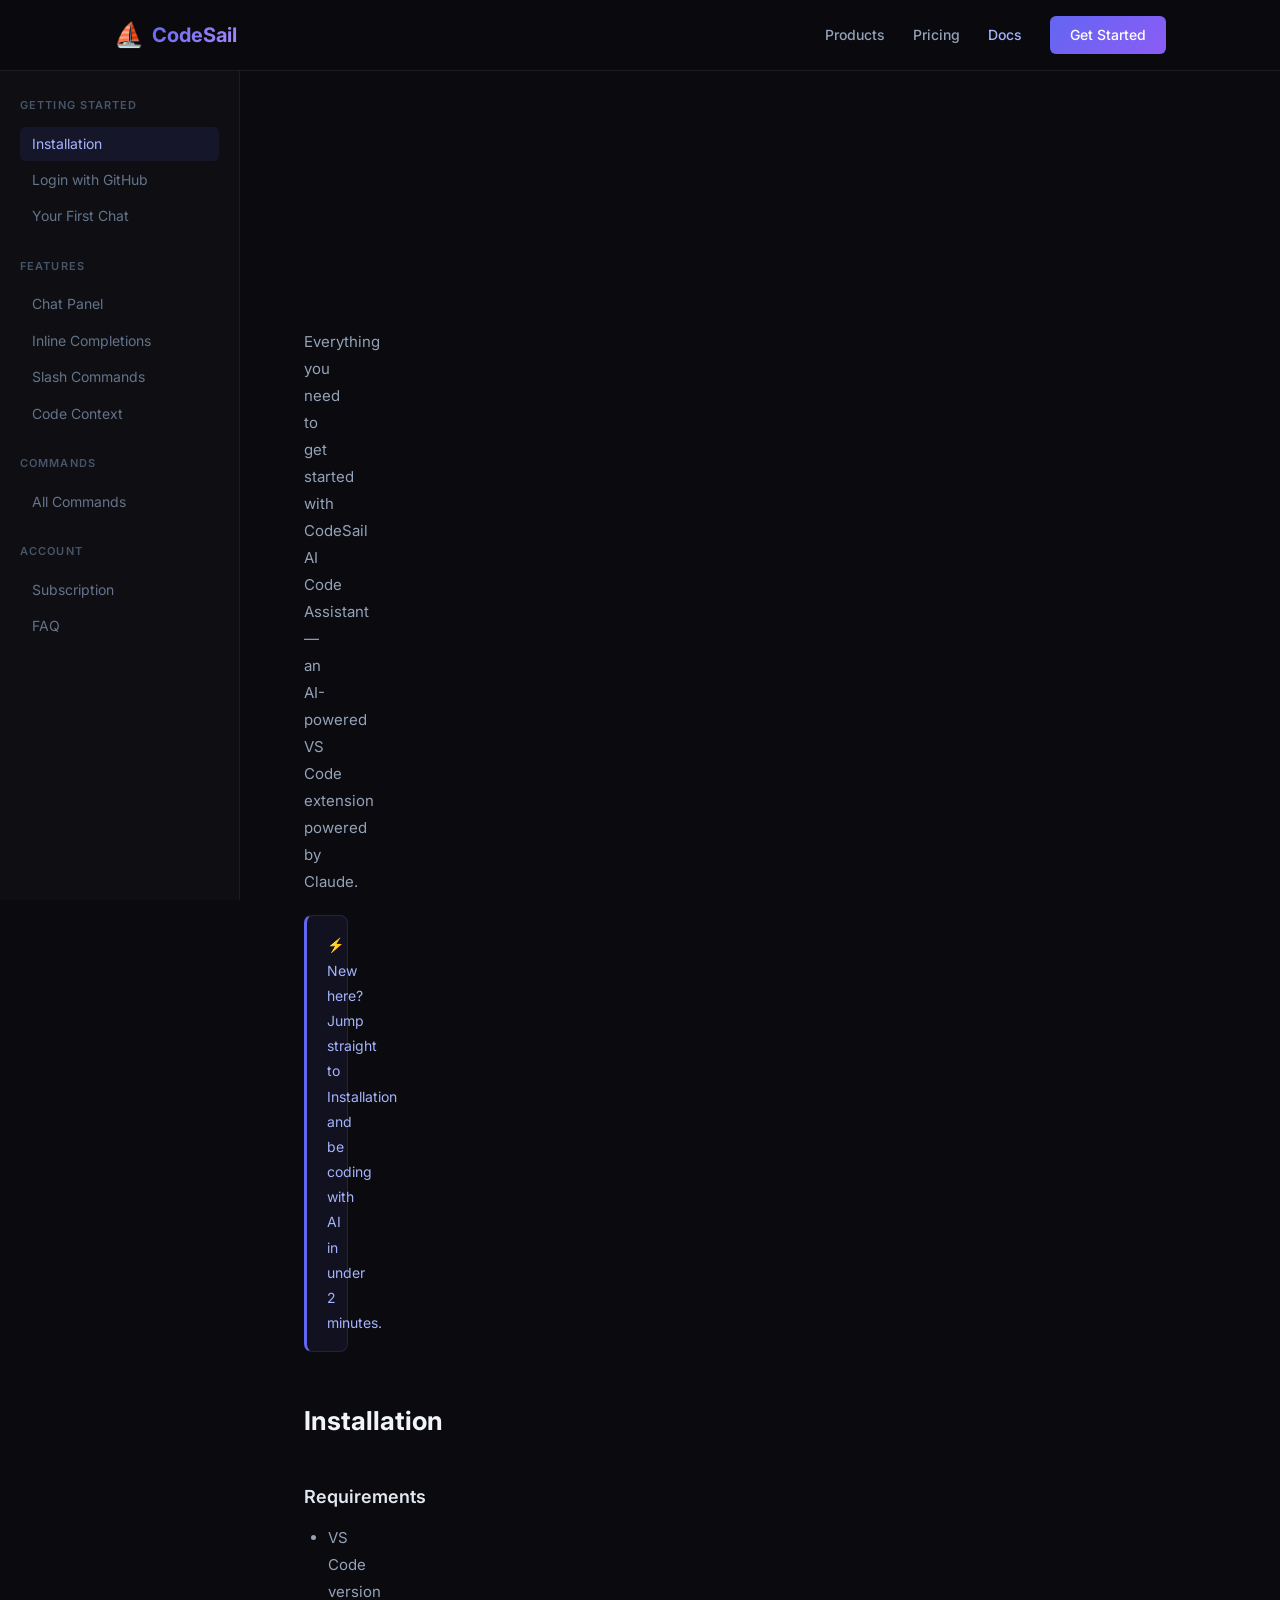
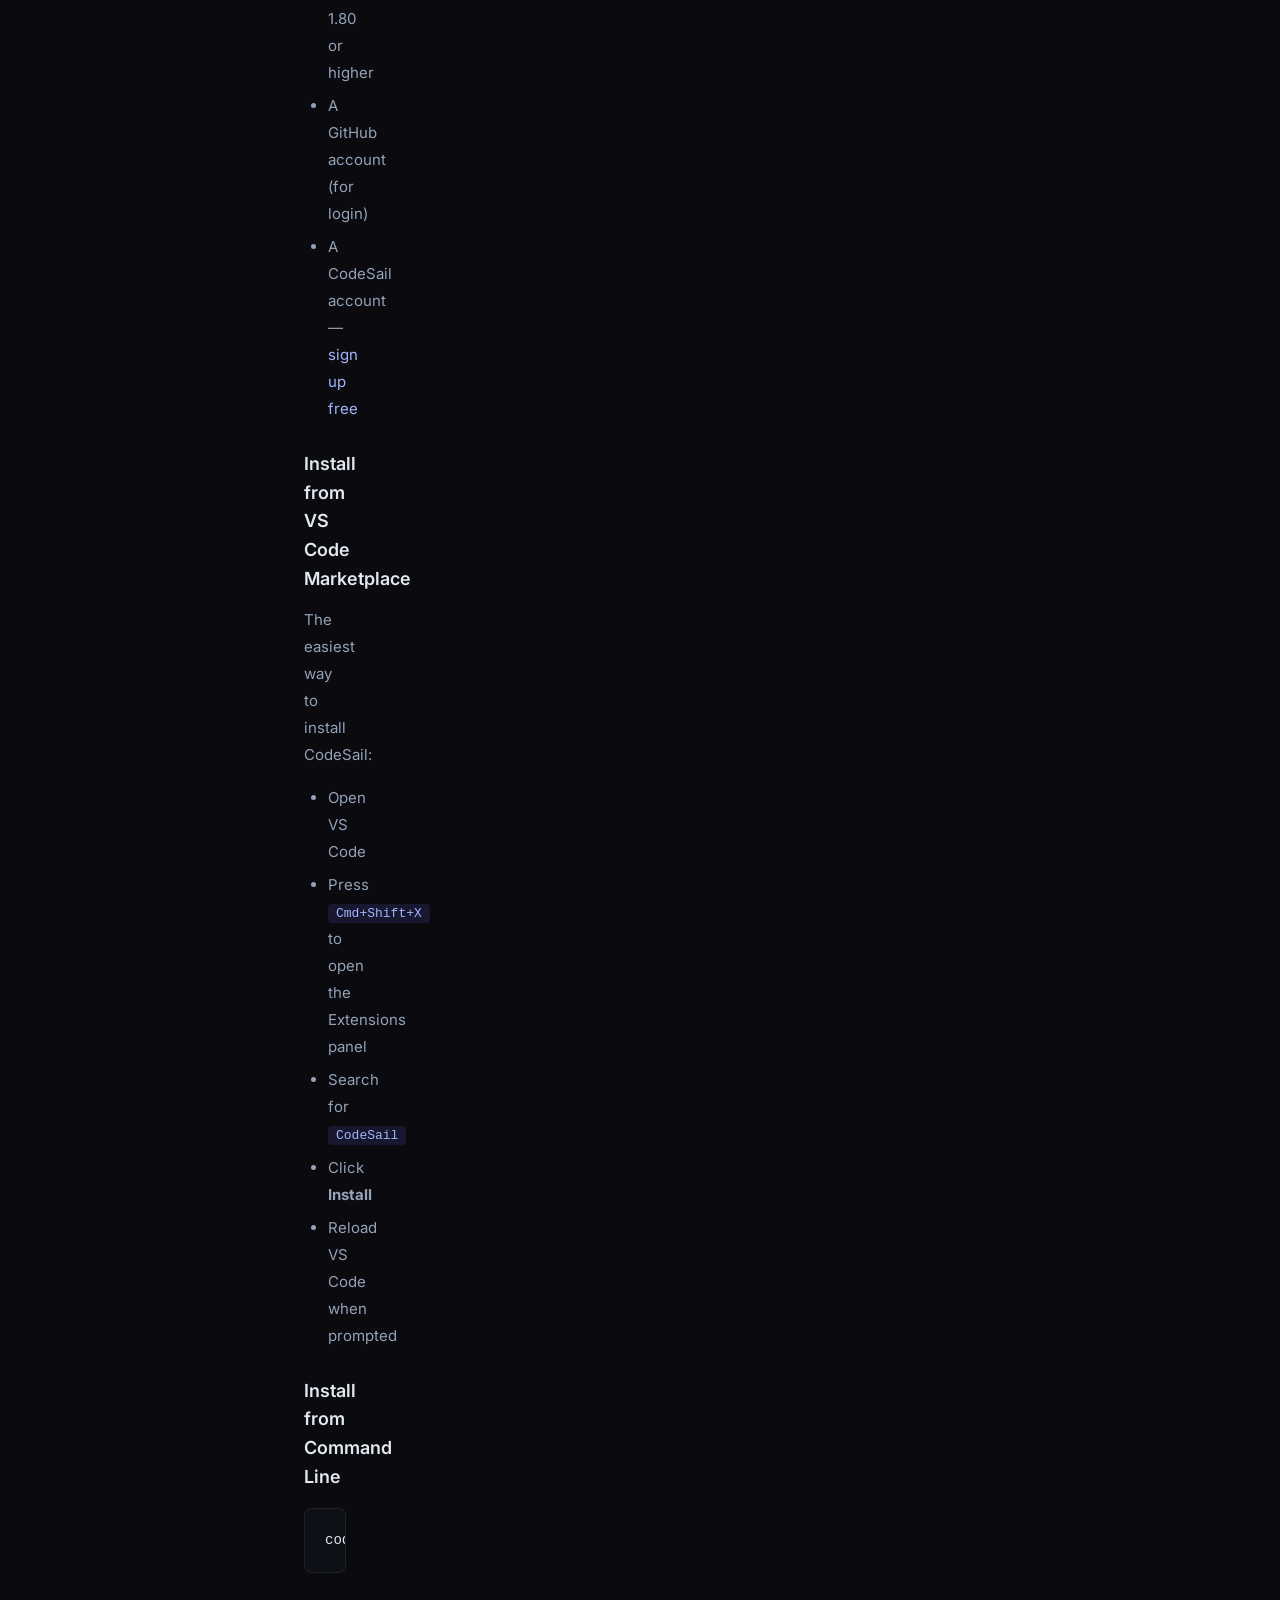
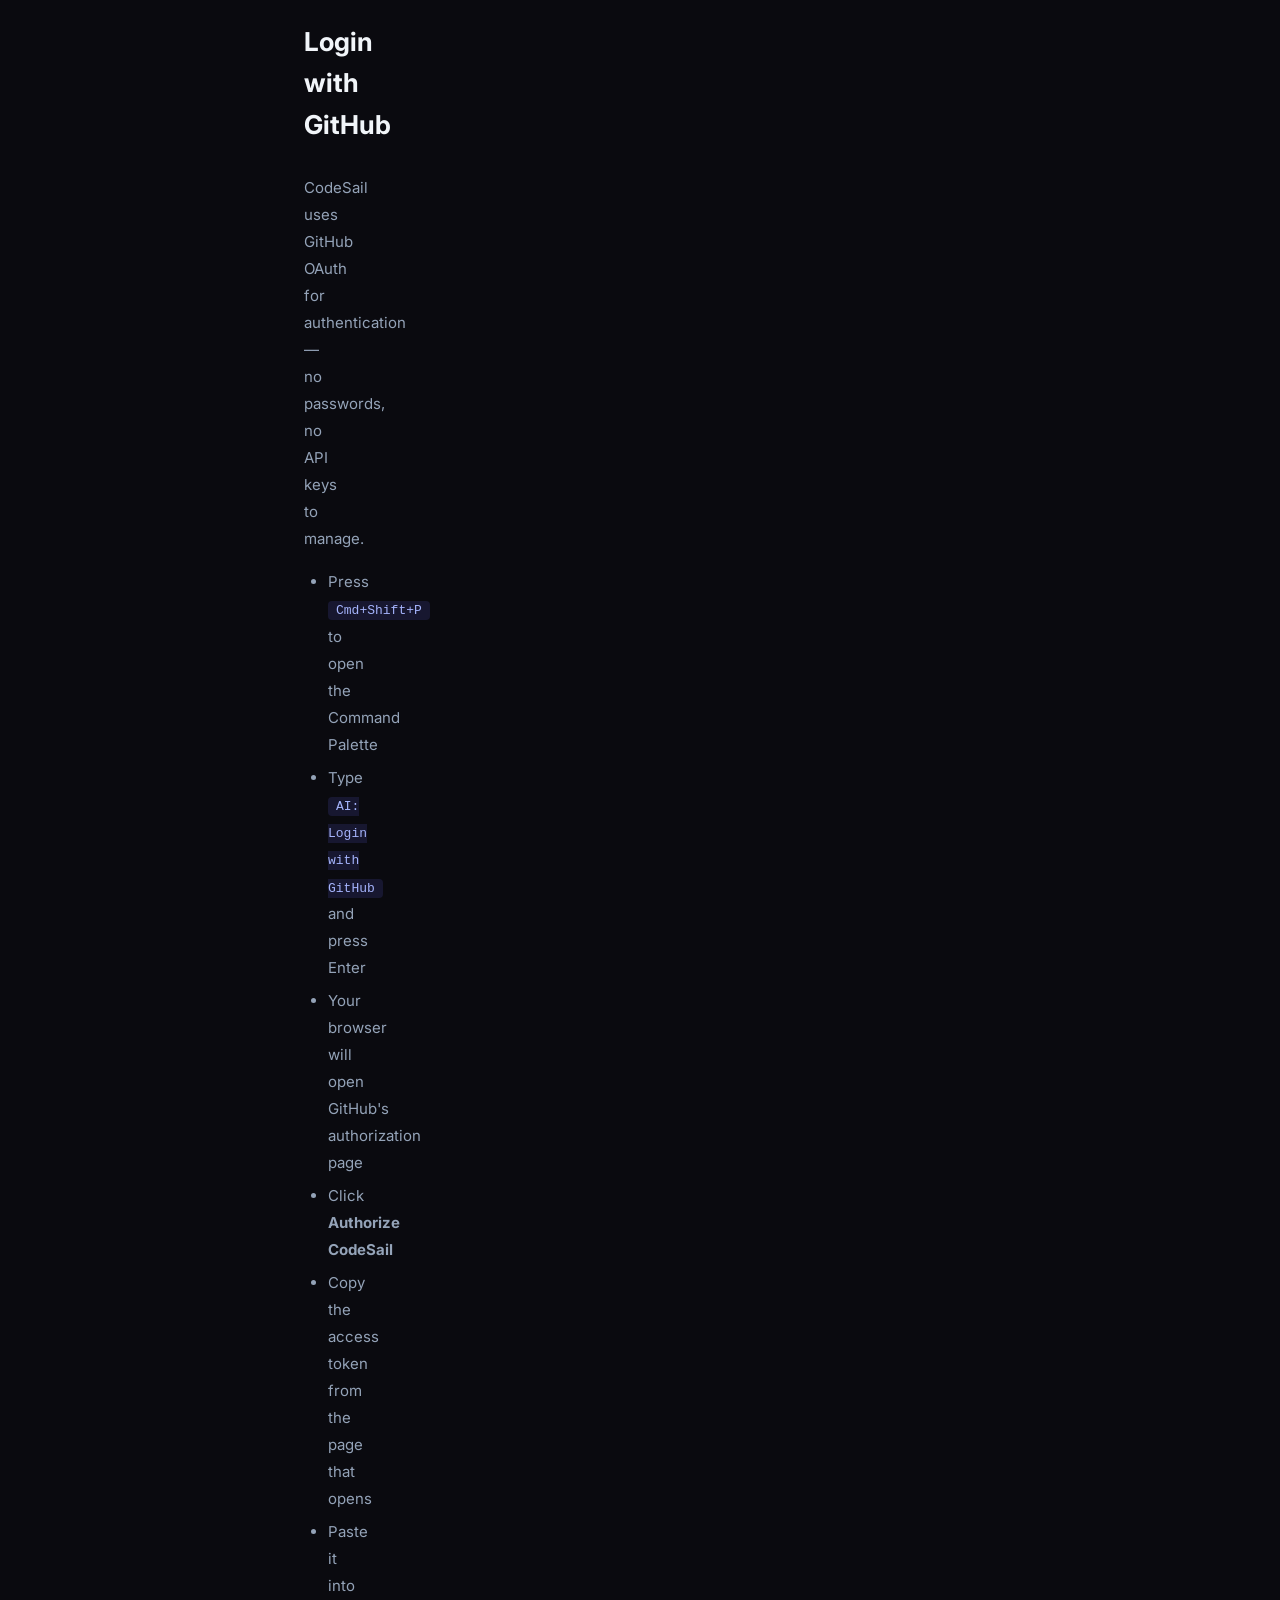
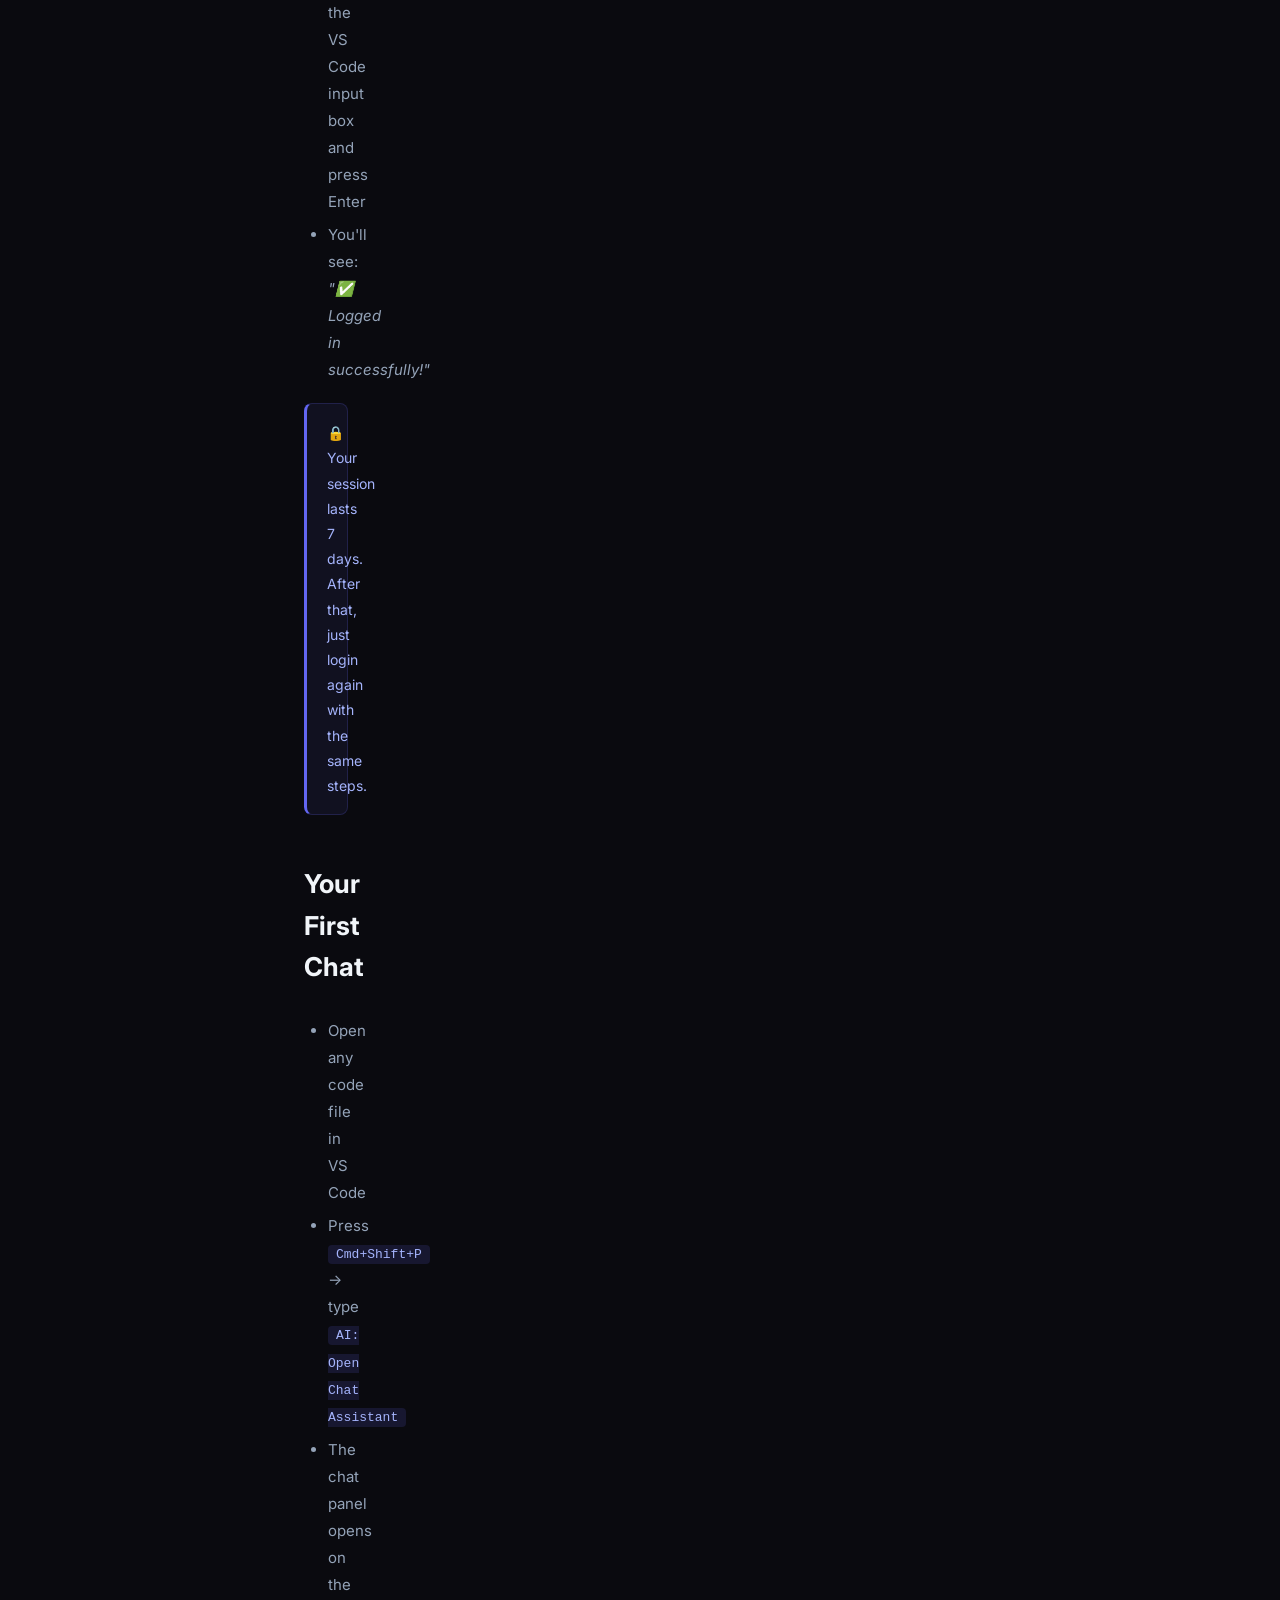
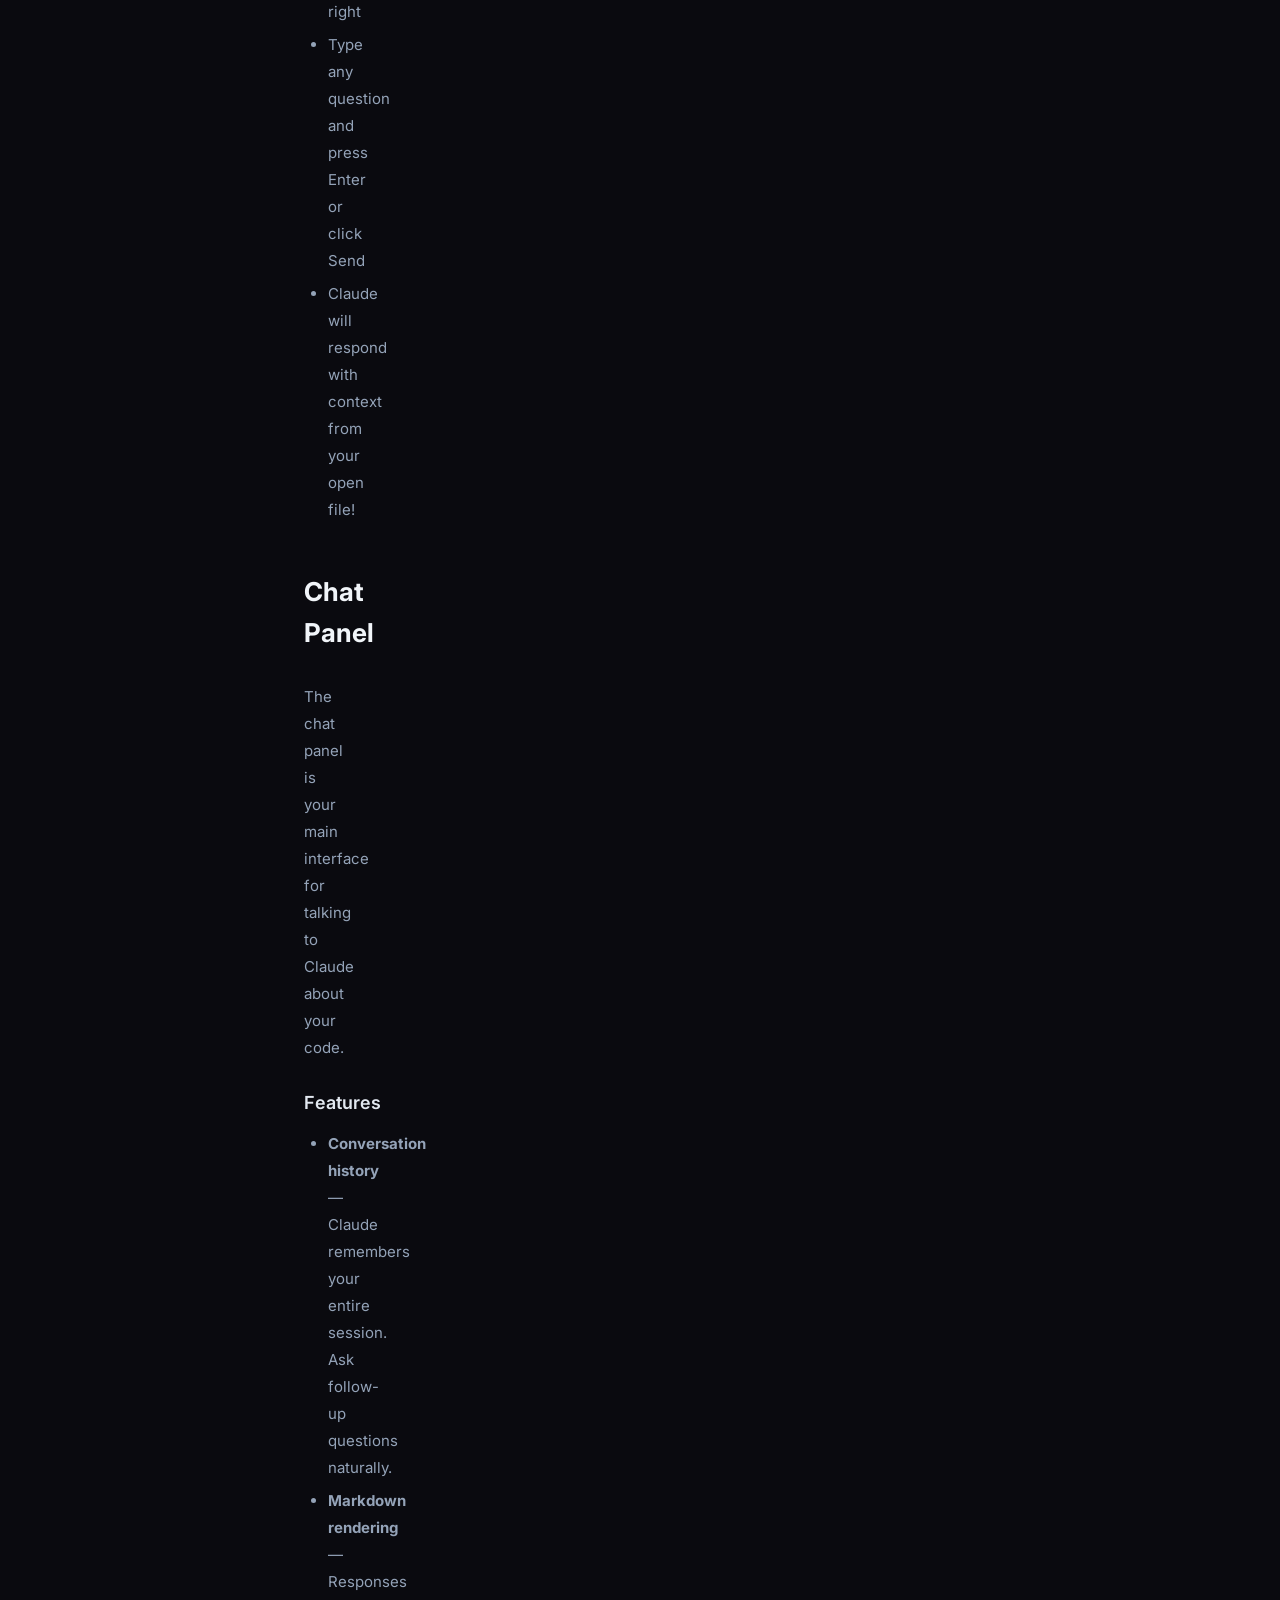
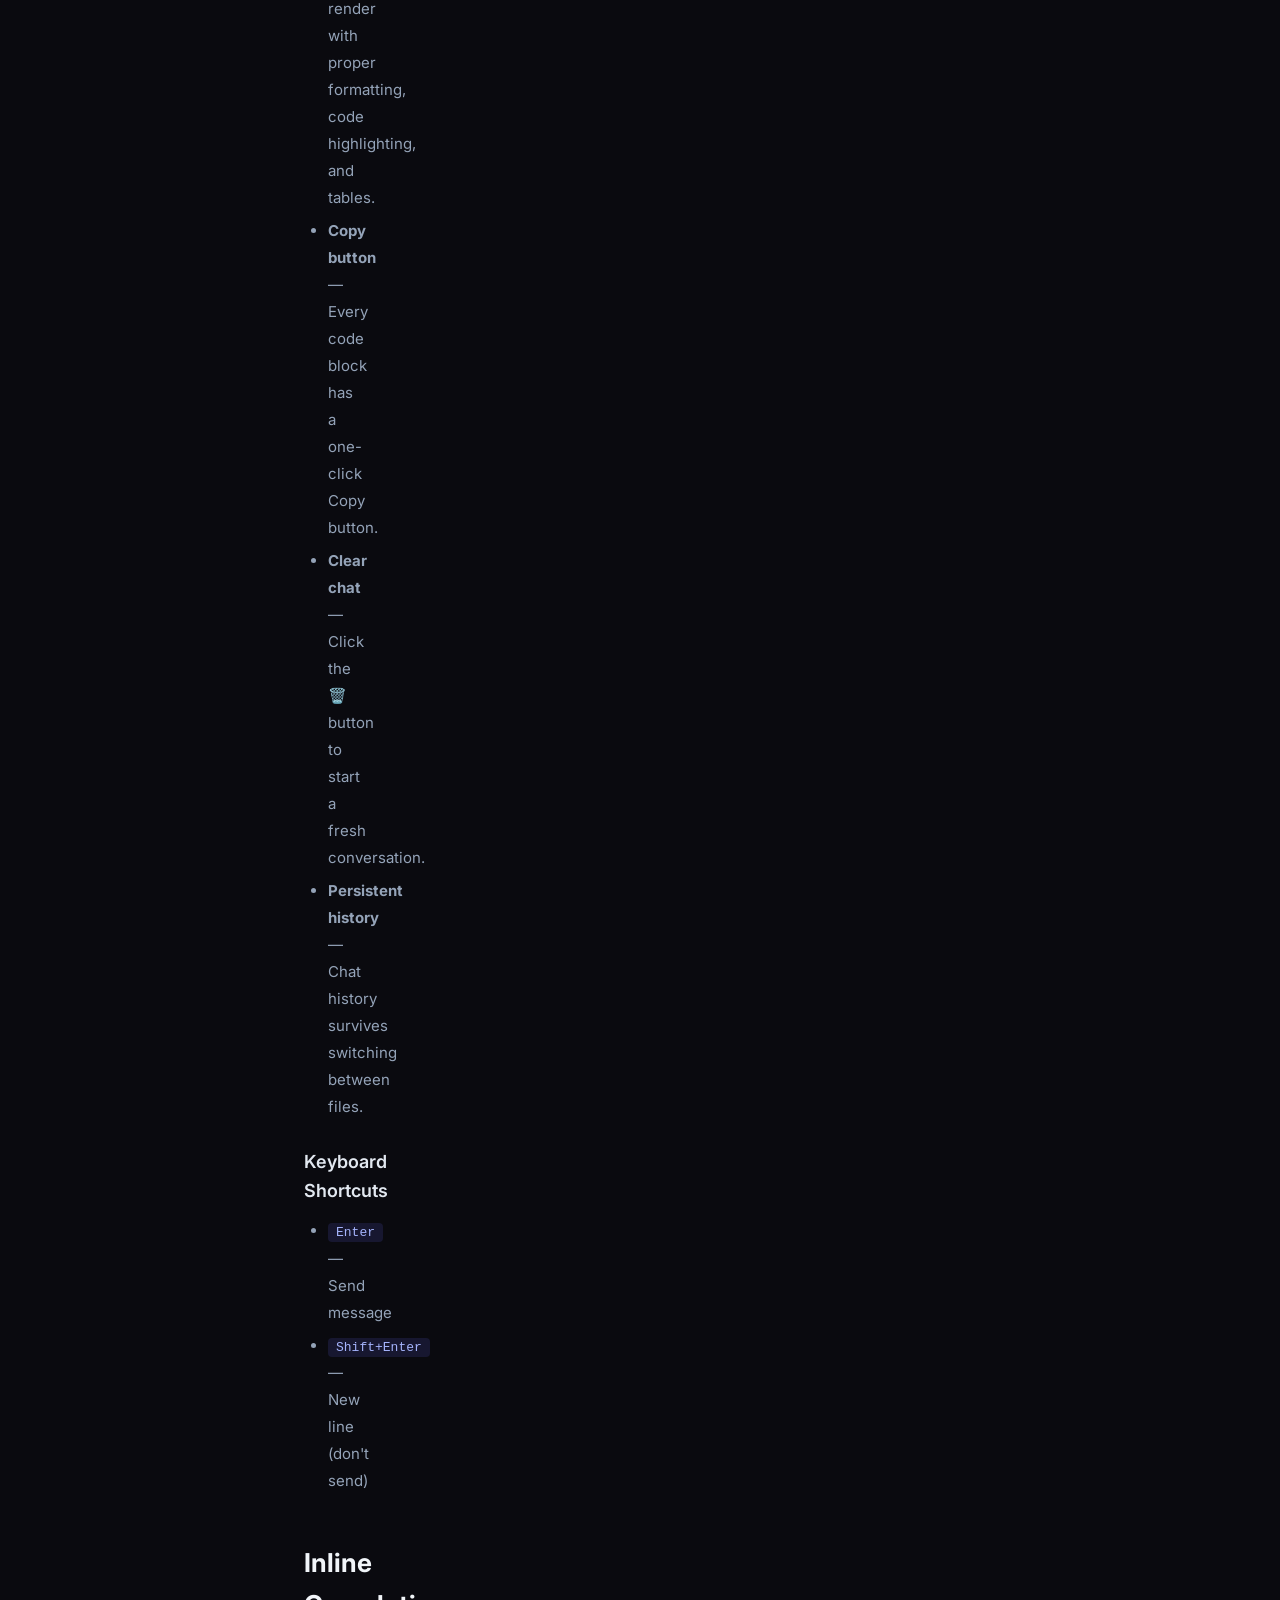
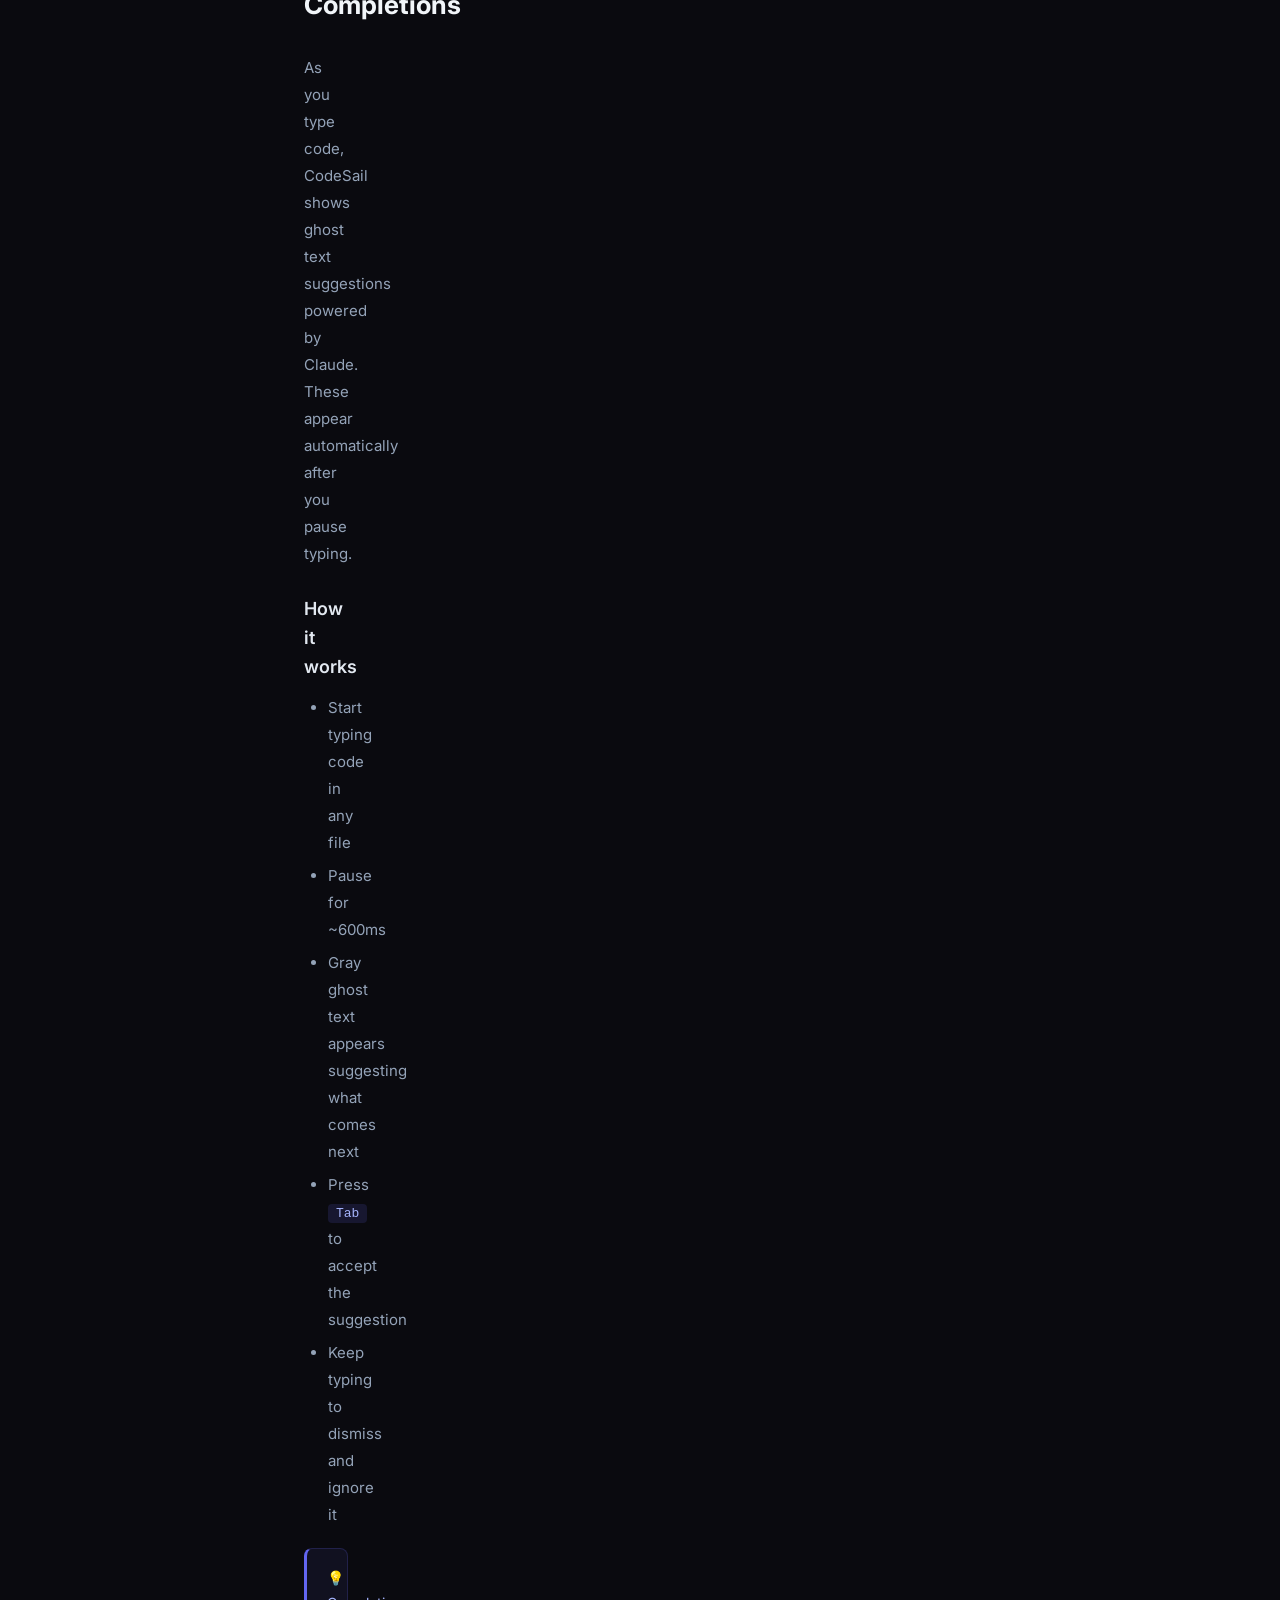
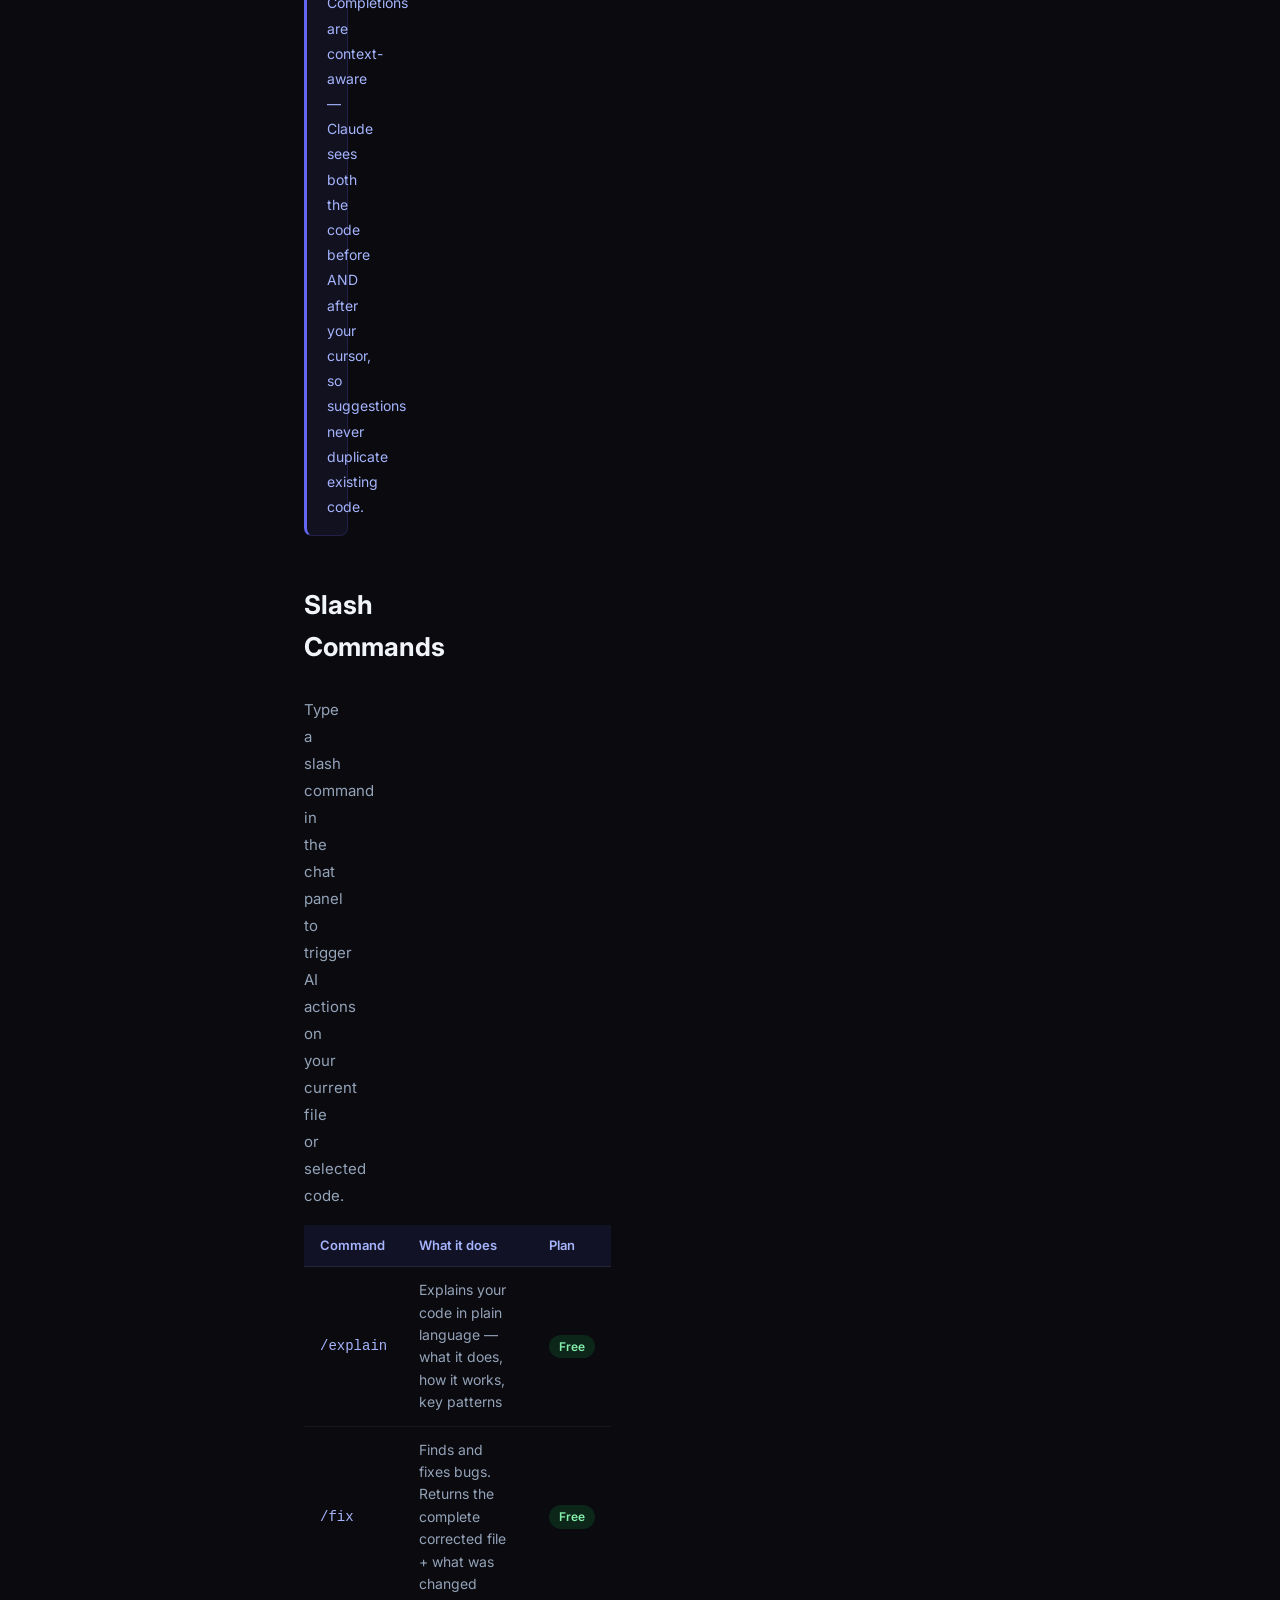
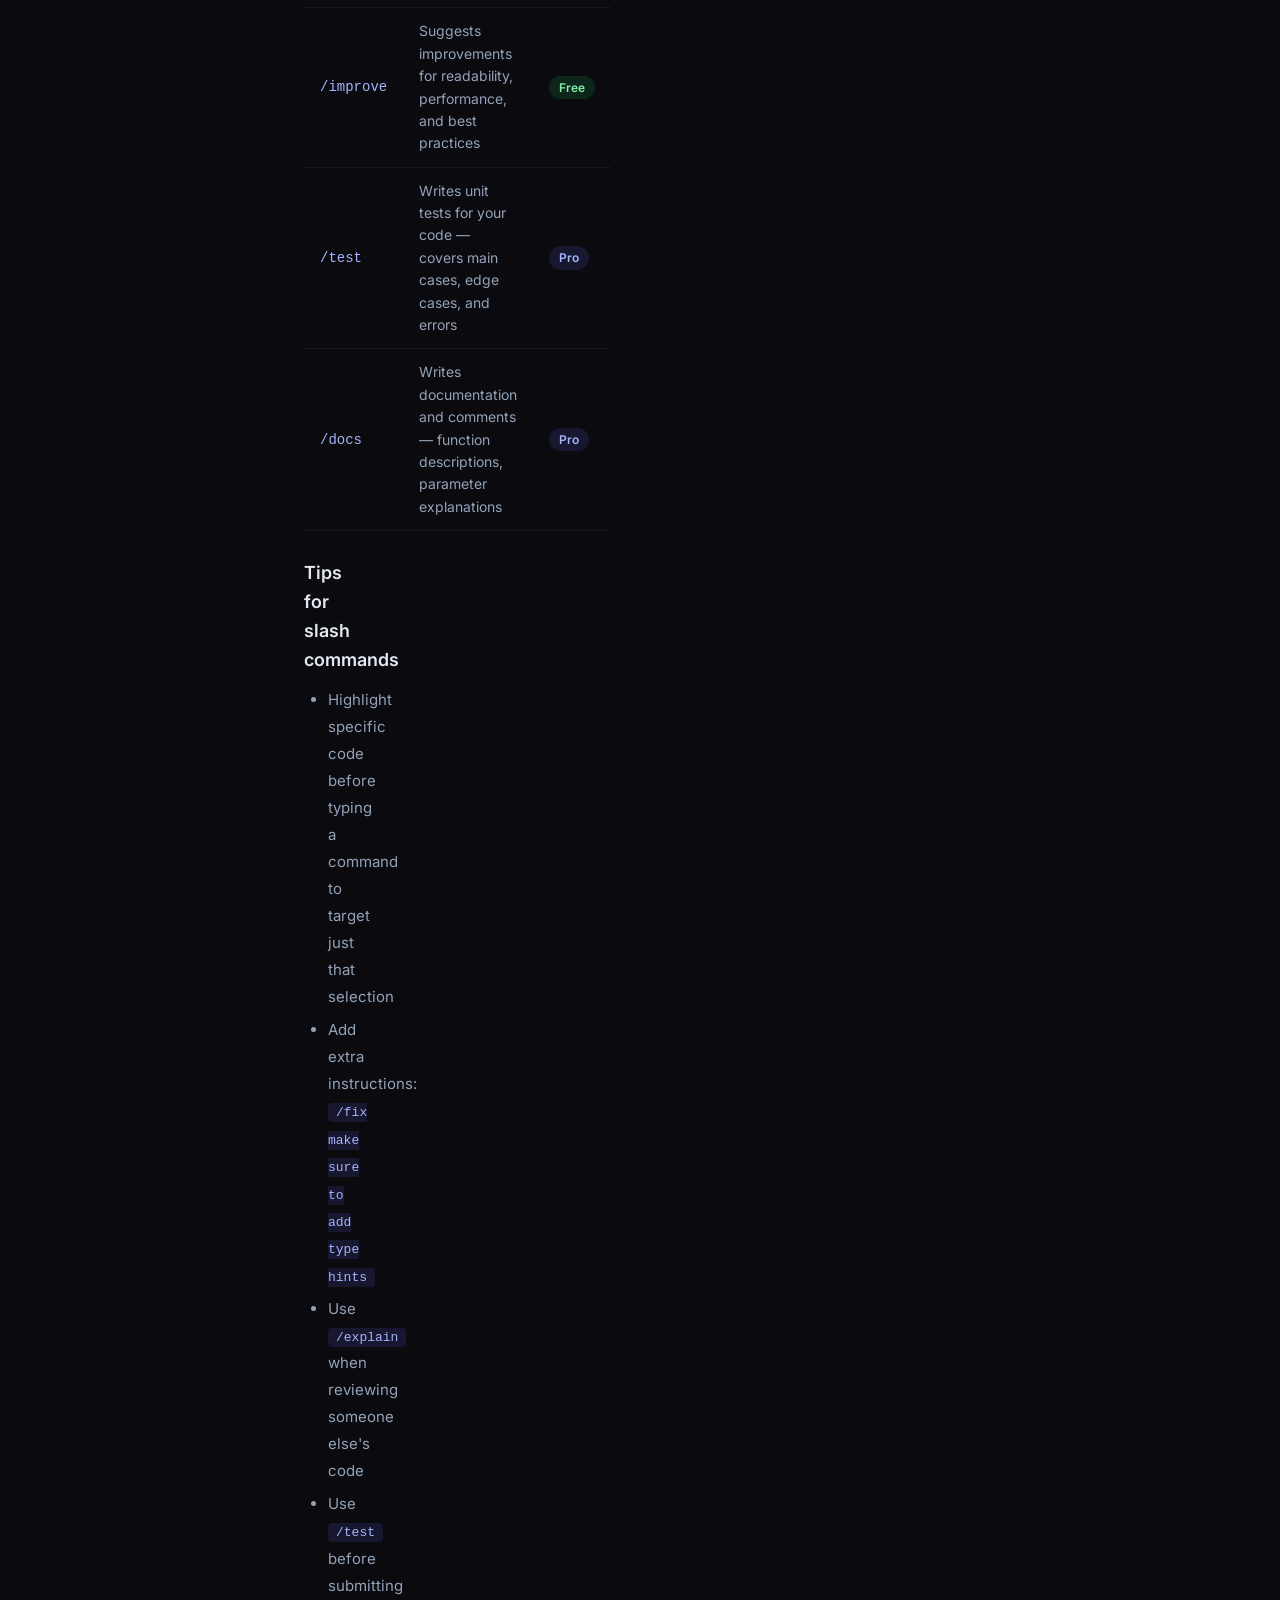
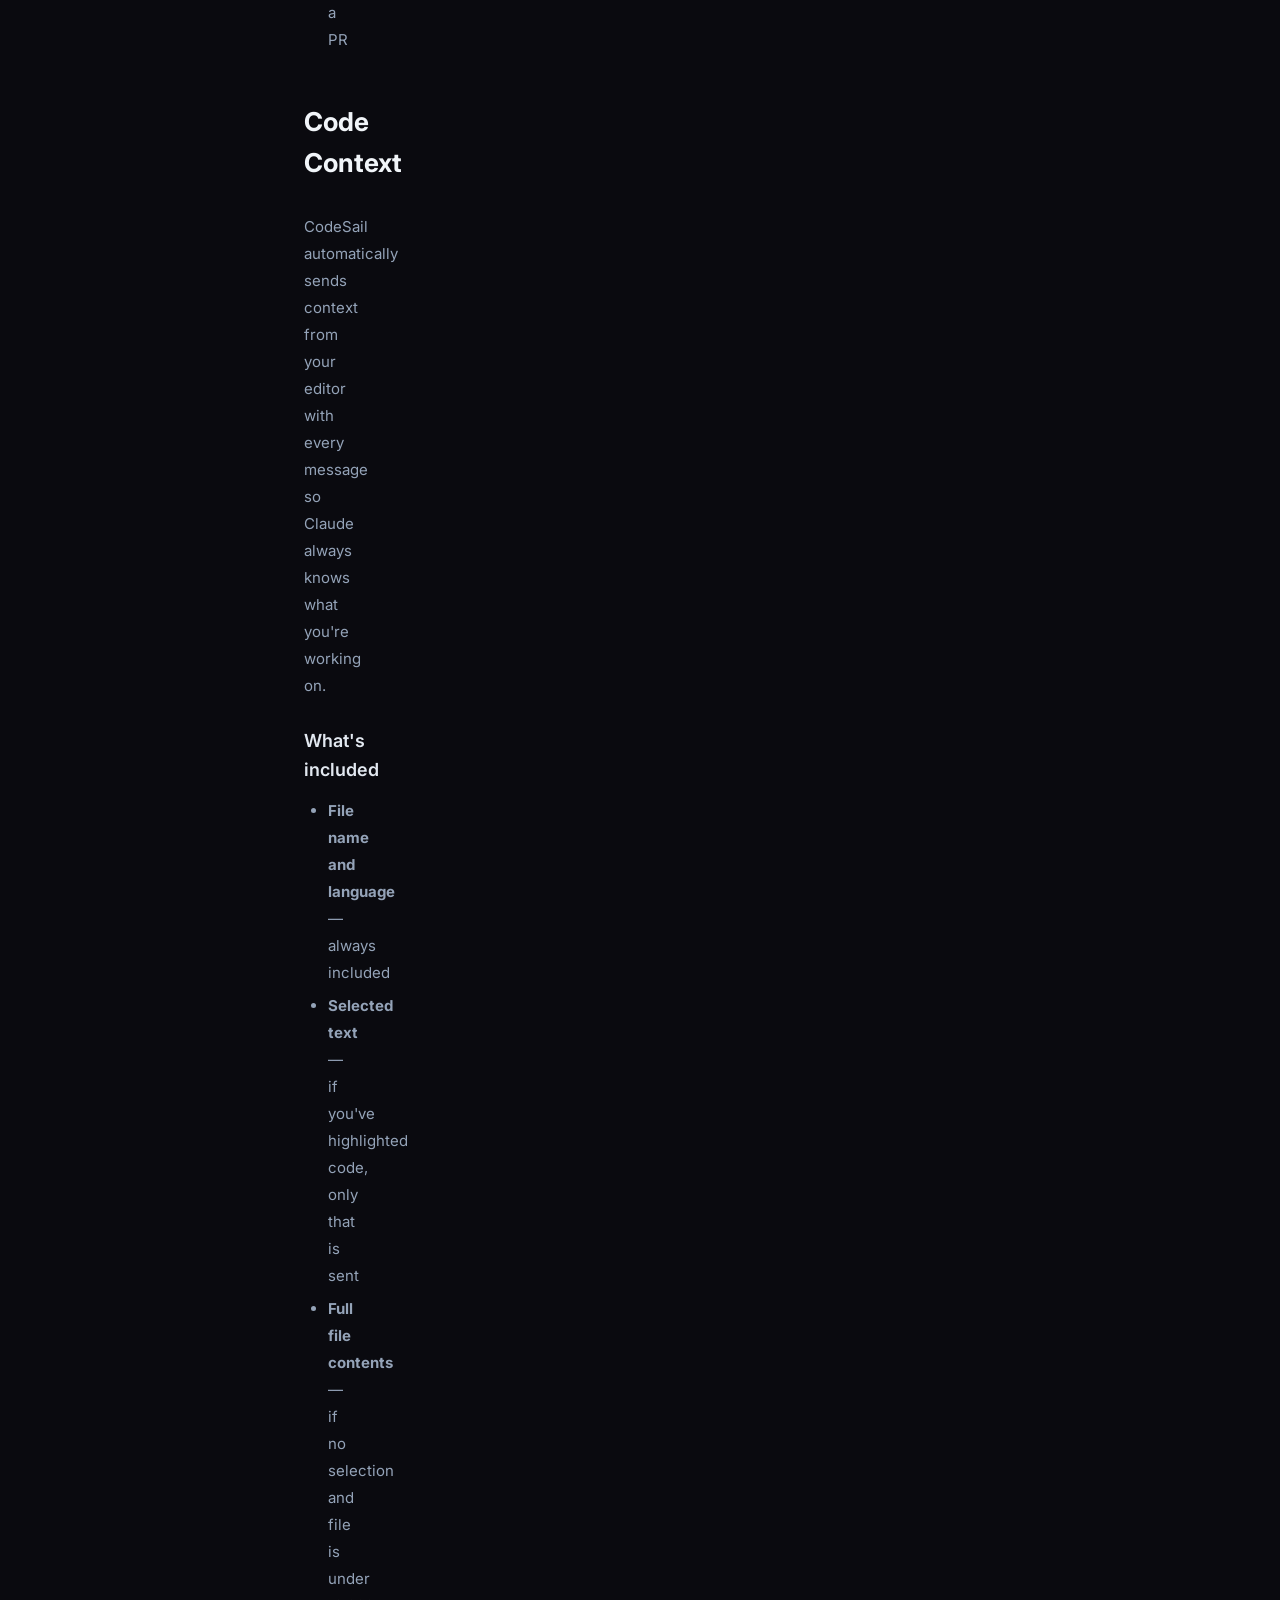
==== commit 73197383: "Add Google Analytics to all pages" ====
--- a/docs.html
+++ b/docs.html
@@ -152,6 +152,22 @@
         .badge.free { background: rgba(34,197,94,0.15); color: #86efac; }
         .badge.pro { background: rgba(99,102,241,0.15); color: #a5b4fc; }
     </style>
+    <head>
+    <meta charset="UTF-8">
+    <meta name="viewport" content="width=device-width, initial-scale=1.0">
+    <title>CodeSail — AI-Powered Developer Tools</title>
+    <meta name="description" content="CodeSail builds AI-powered tools for developers. Start with our VS Code AI coding assistant powered by Claude.">
+    <link rel="stylesheet" href="styles.css">
+    <link href="https://fonts.googleapis.com/css2?family=Inter:wght@400;500;600;700;800&display=swap" rel="stylesheet">
+<!-- Google tag (gtag.js) -->
+<script async src="https://www.googletagmanager.com/gtag/js?id=G-RJ8H9819QR"></script>
+<script>
+  window.dataLayer = window.dataLayer || [];
+  function gtag(){dataLayer.push(arguments);}
+  gtag('js', new Date());
+  gtag('config', 'G-RJ8H9819QR');
+</script>
+</head>
 </head>
 <body>
 
@@ -415,7 +431,7 @@
             </ul>
 
             <h3>How do I report a bug?</h3>
-            <p>Open an issue on <a href="https://github.com/sailendrags-a11y/ai-code-assistant/issues" style="color:#a5b4fc;">GitHub</a> or email <a href="mailto:hello@codesail.in" style="color:#a5b4fc;">hello@codesail.in</a>.</p>
+            <p>Email <a href="mailto:hello@codesail.in" style="color:#a5b4fc;">hello@codesail.in</a> and we'll get back to you quickly.</p>
 
         </div>
     </div>
--- a/styles.css
+++ b/styles.css
@@ -28,6 +28,7 @@
     transition: all 0.2s;
     border: none;
     cursor: pointer;
+    text-align: center;
 }
 .btn-primary:hover {
     transform: translateY(-2px);
@@ -45,6 +46,7 @@
     border: 1px solid #3730a3;
     transition: all 0.2s;
     cursor: pointer;
+    text-align: center;
 }
 .btn-secondary:hover {
     background: rgba(99, 102, 241, 0.1);
@@ -61,6 +63,7 @@
     font-size: 15px;
     border: 1px solid rgba(255,255,255,0.3);
     transition: all 0.2s;
+    text-align: center;
 }
 .btn-secondary-light:hover { background: rgba(255,255,255,0.1); }
 
@@ -80,7 +83,7 @@
     position: sticky;
     top: 0;
     z-index: 100;
-    background: rgba(10, 10, 15, 0.9);
+    background: rgba(10, 10, 15, 0.95);
     backdrop-filter: blur(12px);
     border-bottom: 1px solid rgba(255,255,255,0.08);
     padding: 16px 0;
@@ -121,6 +124,36 @@
     transition: color 0.2s;
 }
 .nav-links a:hover { color: #e2e8f0; }
+
+/* Hamburger menu button */
+.nav-toggle {
+    display: none;
+    flex-direction: column;
+    gap: 5px;
+    cursor: pointer;
+    padding: 4px;
+    background: none;
+    border: none;
+}
+.nav-toggle span {
+    display: block;
+    width: 24px;
+    height: 2px;
+    background: #e2e8f0;
+    border-radius: 2px;
+    transition: all 0.3s;
+}
+
+/* Mobile menu open state */
+.nav-toggle.open span:nth-child(1) {
+    transform: translateY(7px) rotate(45deg);
+}
+.nav-toggle.open span:nth-child(2) {
+    opacity: 0;
+}
+.nav-toggle.open span:nth-child(3) {
+    transform: translateY(-7px) rotate(-45deg);
+}
 
 /* ── Hero ─────────────────────────────────────────────────────────────────── */
 .hero {
@@ -164,6 +197,7 @@
     gap: 16px;
     justify-content: center;
     margin-bottom: 60px;
+    flex-wrap: wrap;
 }
 
 .hero-stats {
@@ -172,6 +206,7 @@
     justify-content: center;
     padding-top: 40px;
     border-top: 1px solid rgba(255,255,255,0.08);
+    flex-wrap: wrap;
 }
 
 .stat { text-align: center; }
@@ -213,8 +248,10 @@
 
 .products-grid {
     display: grid;
-    grid-template-columns: 1fr 1fr;
+    grid-template-columns: 1fr;
     gap: 24px;
+    max-width: 600px;
+    margin: 0 auto;
 }
 
 .product-card {
@@ -236,8 +273,6 @@
     border-color: rgba(99, 102, 241, 0.4);
     background: rgba(99, 102, 241, 0.06);
 }
-
-.product-card.coming-soon { opacity: 0.8; }
 
 .product-badge {
     display: inline-block;
@@ -420,6 +455,7 @@
     display: flex;
     gap: 16px;
     justify-content: center;
+    flex-wrap: wrap;
 }
 
 /* ── Footer ───────────────────────────────────────────────────────────────── */
@@ -470,4 +506,166 @@
     border-top: 1px solid rgba(255,255,255,0.06);
     color: #475569;
     font-size: 13px;
+    flex-wrap: wrap;
+    gap: 8px;
+}
+
+/* ══════════════════════════════════════════════════════════════════════════
+   RESPONSIVE DESIGN — Tablet (max 768px) and Mobile (max 480px)
+   ══════════════════════════════════════════════════════════════════════════ */
+
+/* ── Tablet (768px and below) ─────────────────────────────────────────────── */
+@media (max-width: 768px) {
+
+    /* Navbar — show hamburger, hide links */
+    .nav-toggle { display: flex; }
+
+    .nav-links {
+        display: none;
+        position: absolute;
+        top: 100%;
+        left: 0;
+        right: 0;
+        background: rgba(10, 10, 15, 0.98);
+        border-bottom: 1px solid rgba(255,255,255,0.08);
+        flex-direction: column;
+        padding: 24px;
+        gap: 20px;
+        backdrop-filter: blur(12px);
+    }
+
+    .nav-links.open { display: flex; }
+
+    .nav-links a {
+        font-size: 16px;
+        padding: 8px 0;
+        border-bottom: 1px solid rgba(255,255,255,0.06);
+        width: 100%;
+    }
+
+    .nav-links a:last-child { border-bottom: none; }
+
+    .btn-nav {
+        width: 100%;
+        text-align: center;
+        padding: 12px 20px;
+    }
+
+    /* Hero */
+    .hero { padding: 60px 0 48px; }
+
+    .hero-title { font-size: 40px; }
+
+    .hero-subtitle { font-size: 16px; }
+
+    .hero-actions {
+        flex-direction: column;
+        align-items: center;
+        gap: 12px;
+    }
+
+    .hero-actions a {
+        width: 100%;
+        max-width: 320px;
+    }
+
+    .hero-stats { gap: 24px; }
+
+    /* Section headers */
+    .section-header h2 { font-size: 30px; }
+    .section-header p { font-size: 15px; }
+
+    /* Features — 2 columns on tablet */
+    .features-grid {
+        grid-template-columns: repeat(2, 1fr);
+    }
+
+    /* Pricing grid — stack to 1 column */
+    .pricing-grid {
+        grid-template-columns: 1fr;
+        max-width: 420px;
+    }
+
+    /* Pricing card spacing for popular badge */
+    .pricing-card.featured { margin-top: 16px; }
+
+    /* CTA */
+    .cta h2 { font-size: 30px; }
+
+    .cta-actions {
+        flex-direction: column;
+        align-items: center;
+    }
+
+    .cta-actions a {
+        width: 100%;
+        max-width: 320px;
+    }
+
+    /* Footer — 2 columns */
+    .footer-grid {
+        grid-template-columns: 1fr 1fr;
+        gap: 32px;
+    }
+
+    .footer-brand {
+        grid-column: 1 / -1;
+    }
+
+    .footer-bottom {
+        flex-direction: column;
+        text-align: center;
+        gap: 8px;
+    }
+}
+
+/* ── Mobile (480px and below) ─────────────────────────────────────────────── */
+@media (max-width: 480px) {
+
+    .container { padding: 0 16px; }
+
+    /* Hero */
+    .hero { padding: 48px 0 40px; }
+
+    .hero-title { font-size: 32px; }
+
+    .hero-subtitle { font-size: 15px; }
+
+    .hero-stats {
+        gap: 16px;
+        flex-direction: row;
+        justify-content: space-around;
+    }
+
+    .stat-number { font-size: 18px; }
+
+    /* Section headers */
+    .section-header { margin-bottom: 36px; }
+    .section-header h2 { font-size: 26px; }
+
+    /* Features — 1 column on mobile */
+    .features-grid { grid-template-columns: 1fr; }
+
+    .features { padding: 48px 0; }
+
+    /* Products */
+    .products { padding: 48px 0; }
+    .product-card { padding: 24px; }
+
+    /* Pricing */
+    .pricing-preview { padding: 48px 0; }
+    .pricing-card { padding: 24px; }
+    .price { font-size: 40px; }
+
+    /* CTA */
+    .cta { padding: 48px 0; }
+    .cta h2 { font-size: 26px; }
+
+    /* Footer */
+    .footer-grid {
+        grid-template-columns: 1fr;
+        gap: 24px;
+    }
+
+    .footer { padding: 40px 0 24px; }
 }
--- a/styles.css
+++ b/styles.css
@@ -28,6 +28,7 @@
     transition: all 0.2s;
     border: none;
     cursor: pointer;
+    text-align: center;
 }
 .btn-primary:hover {
     transform: translateY(-2px);
@@ -45,6 +46,7 @@
     border: 1px solid #3730a3;
     transition: all 0.2s;
     cursor: pointer;
+    text-align: center;
 }
 .btn-secondary:hover {
     background: rgba(99, 102, 241, 0.1);
@@ -61,6 +63,7 @@
     font-size: 15px;
     border: 1px solid rgba(255,255,255,0.3);
     transition: all 0.2s;
+    text-align: center;
 }
 .btn-secondary-light:hover { background: rgba(255,255,255,0.1); }
 
@@ -80,7 +83,7 @@
     position: sticky;
     top: 0;
     z-index: 100;
-    background: rgba(10, 10, 15, 0.9);
+    background: rgba(10, 10, 15, 0.95);
     backdrop-filter: blur(12px);
     border-bottom: 1px solid rgba(255,255,255,0.08);
     padding: 16px 0;
@@ -121,6 +124,36 @@
     transition: color 0.2s;
 }
 .nav-links a:hover { color: #e2e8f0; }
+
+/* Hamburger menu button */
+.nav-toggle {
+    display: none;
+    flex-direction: column;
+    gap: 5px;
+    cursor: pointer;
+    padding: 4px;
+    background: none;
+    border: none;
+}
+.nav-toggle span {
+    display: block;
+    width: 24px;
+    height: 2px;
+    background: #e2e8f0;
+    border-radius: 2px;
+    transition: all 0.3s;
+}
+
+/* Mobile menu open state */
+.nav-toggle.open span:nth-child(1) {
+    transform: translateY(7px) rotate(45deg);
+}
+.nav-toggle.open span:nth-child(2) {
+    opacity: 0;
+}
+.nav-toggle.open span:nth-child(3) {
+    transform: translateY(-7px) rotate(-45deg);
+}
 
 /* ── Hero ─────────────────────────────────────────────────────────────────── */
 .hero {
@@ -164,6 +197,7 @@
     gap: 16px;
     justify-content: center;
     margin-bottom: 60px;
+    flex-wrap: wrap;
 }
 
 .hero-stats {
@@ -172,6 +206,7 @@
     justify-content: center;
     padding-top: 40px;
     border-top: 1px solid rgba(255,255,255,0.08);
+    flex-wrap: wrap;
 }
 
 .stat { text-align: center; }
@@ -213,8 +248,10 @@
 
 .products-grid {
     display: grid;
-    grid-template-columns: 1fr 1fr;
+    grid-template-columns: 1fr;
     gap: 24px;
+    max-width: 600px;
+    margin: 0 auto;
 }
 
 .product-card {
@@ -236,8 +273,6 @@
     border-color: rgba(99, 102, 241, 0.4);
     background: rgba(99, 102, 241, 0.06);
 }
-
-.product-card.coming-soon { opacity: 0.8; }
 
 .product-badge {
     display: inline-block;
@@ -420,6 +455,7 @@
     display: flex;
     gap: 16px;
     justify-content: center;
+    flex-wrap: wrap;
 }
 
 /* ── Footer ───────────────────────────────────────────────────────────────── */
@@ -470,4 +506,166 @@
     border-top: 1px solid rgba(255,255,255,0.06);
     color: #475569;
     font-size: 13px;
+    flex-wrap: wrap;
+    gap: 8px;
+}
+
+/* ══════════════════════════════════════════════════════════════════════════
+   RESPONSIVE DESIGN — Tablet (max 768px) and Mobile (max 480px)
+   ══════════════════════════════════════════════════════════════════════════ */
+
+/* ── Tablet (768px and below) ─────────────────────────────────────────────── */
+@media (max-width: 768px) {
+
+    /* Navbar — show hamburger, hide links */
+    .nav-toggle { display: flex; }
+
+    .nav-links {
+        display: none;
+        position: absolute;
+        top: 100%;
+        left: 0;
+        right: 0;
+        background: rgba(10, 10, 15, 0.98);
+        border-bottom: 1px solid rgba(255,255,255,0.08);
+        flex-direction: column;
+        padding: 24px;
+        gap: 20px;
+        backdrop-filter: blur(12px);
+    }
+
+    .nav-links.open { display: flex; }
+
+    .nav-links a {
+        font-size: 16px;
+        padding: 8px 0;
+        border-bottom: 1px solid rgba(255,255,255,0.06);
+        width: 100%;
+    }
+
+    .nav-links a:last-child { border-bottom: none; }
+
+    .btn-nav {
+        width: 100%;
+        text-align: center;
+        padding: 12px 20px;
+    }
+
+    /* Hero */
+    .hero { padding: 60px 0 48px; }
+
+    .hero-title { font-size: 40px; }
+
+    .hero-subtitle { font-size: 16px; }
+
+    .hero-actions {
+        flex-direction: column;
+        align-items: center;
+        gap: 12px;
+    }
+
+    .hero-actions a {
+        width: 100%;
+        max-width: 320px;
+    }
+
+    .hero-stats { gap: 24px; }
+
+    /* Section headers */
+    .section-header h2 { font-size: 30px; }
+    .section-header p { font-size: 15px; }
+
+    /* Features — 2 columns on tablet */
+    .features-grid {
+        grid-template-columns: repeat(2, 1fr);
+    }
+
+    /* Pricing grid — stack to 1 column */
+    .pricing-grid {
+        grid-template-columns: 1fr;
+        max-width: 420px;
+    }
+
+    /* Pricing card spacing for popular badge */
+    .pricing-card.featured { margin-top: 16px; }
+
+    /* CTA */
+    .cta h2 { font-size: 30px; }
+
+    .cta-actions {
+        flex-direction: column;
+        align-items: center;
+    }
+
+    .cta-actions a {
+        width: 100%;
+        max-width: 320px;
+    }
+
+    /* Footer — 2 columns */
+    .footer-grid {
+        grid-template-columns: 1fr 1fr;
+        gap: 32px;
+    }
+
+    .footer-brand {
+        grid-column: 1 / -1;
+    }
+
+    .footer-bottom {
+        flex-direction: column;
+        text-align: center;
+        gap: 8px;
+    }
+}
+
+/* ── Mobile (480px and below) ─────────────────────────────────────────────── */
+@media (max-width: 480px) {
+
+    .container { padding: 0 16px; }
+
+    /* Hero */
+    .hero { padding: 48px 0 40px; }
+
+    .hero-title { font-size: 32px; }
+
+    .hero-subtitle { font-size: 15px; }
+
+    .hero-stats {
+        gap: 16px;
+        flex-direction: row;
+        justify-content: space-around;
+    }
+
+    .stat-number { font-size: 18px; }
+
+    /* Section headers */
+    .section-header { margin-bottom: 36px; }
+    .section-header h2 { font-size: 26px; }
+
+    /* Features — 1 column on mobile */
+    .features-grid { grid-template-columns: 1fr; }
+
+    .features { padding: 48px 0; }
+
+    /* Products */
+    .products { padding: 48px 0; }
+    .product-card { padding: 24px; }
+
+    /* Pricing */
+    .pricing-preview { padding: 48px 0; }
+    .pricing-card { padding: 24px; }
+    .price { font-size: 40px; }
+
+    /* CTA */
+    .cta { padding: 48px 0; }
+    .cta h2 { font-size: 26px; }
+
+    /* Footer */
+    .footer-grid {
+        grid-template-columns: 1fr;
+        gap: 24px;
+    }
+
+    .footer { padding: 40px 0 24px; }
 }
